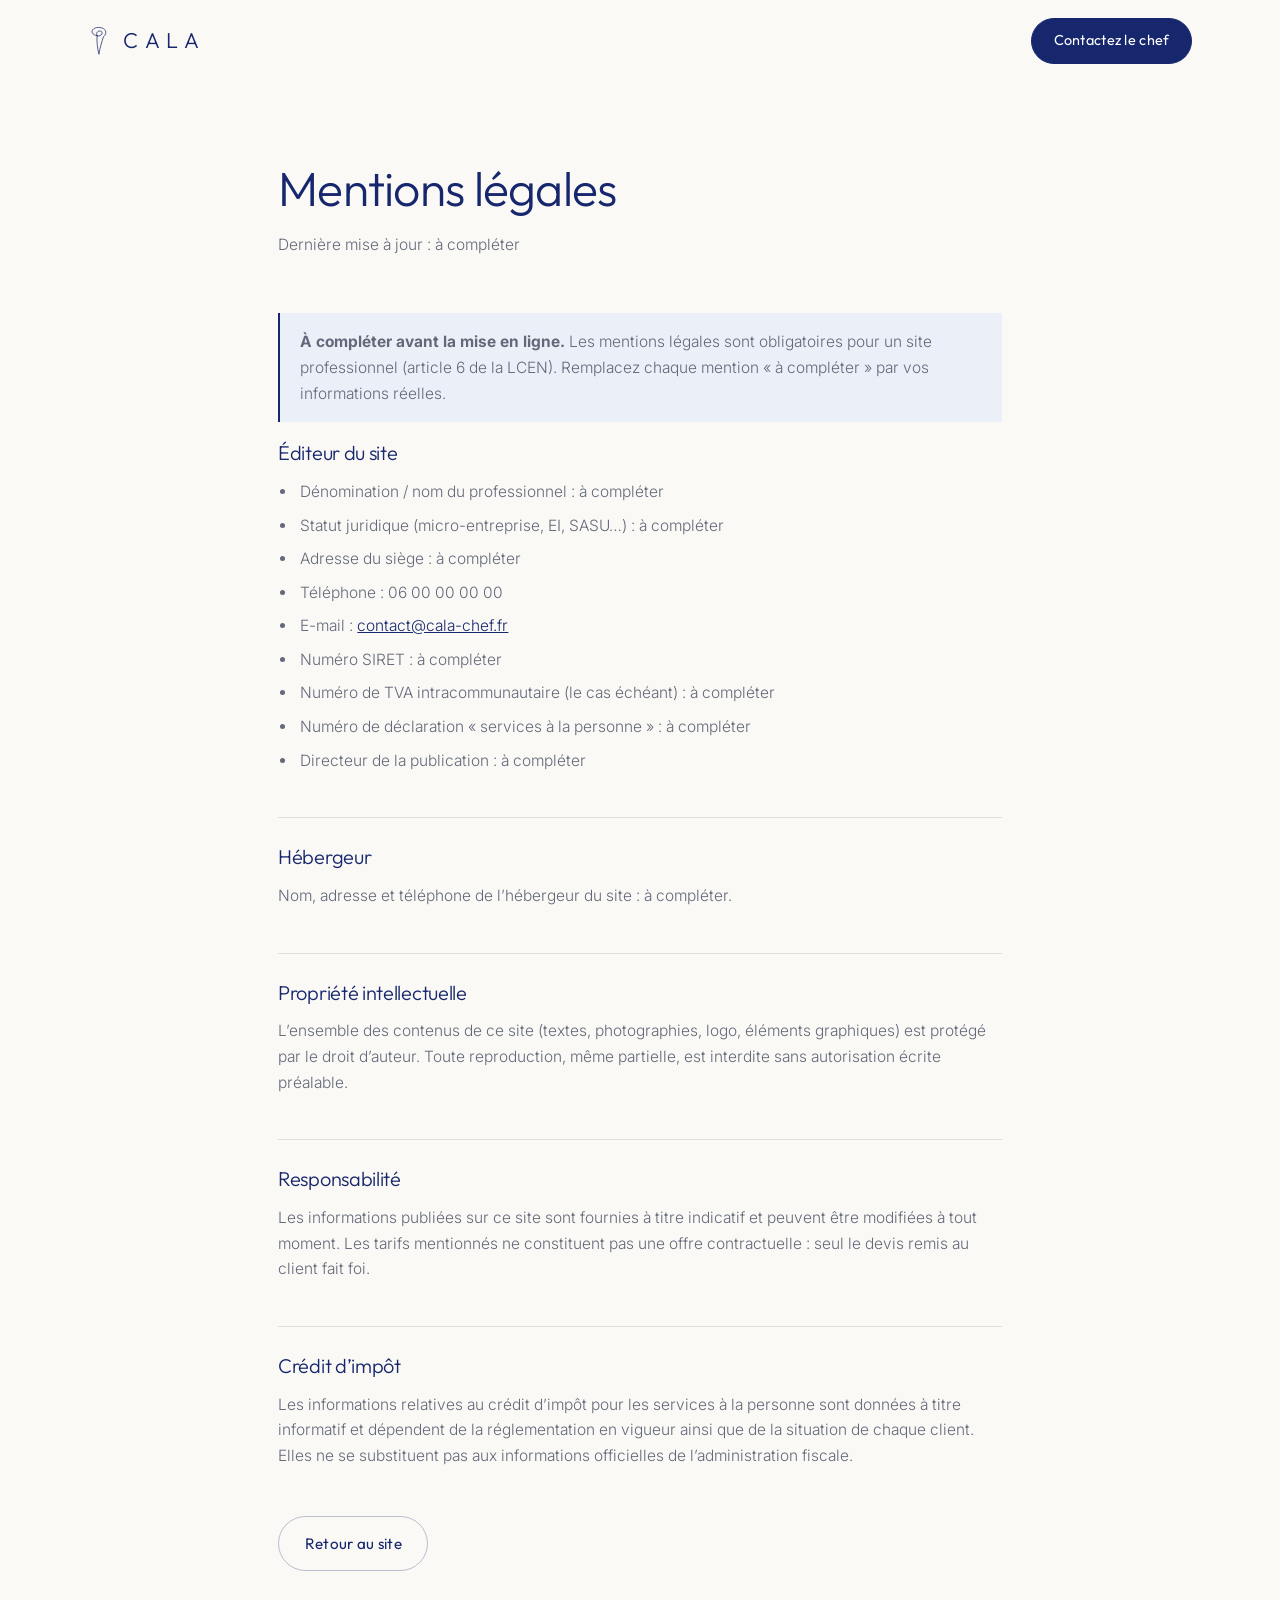
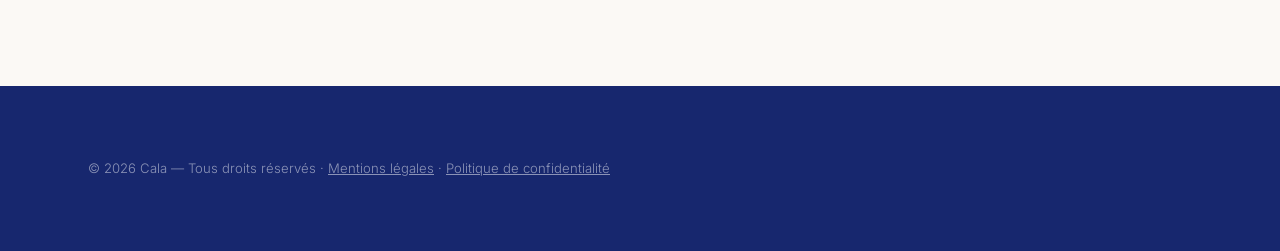
==== mentions-legales.html @ 9d444cc6 "Nouvelles sections de contenu : à propos, zone d'intervention, WhatsApp, pages légales Reprise du co" ====
<!DOCTYPE html>
<html lang="fr">
<head>
<meta charset="utf-8">
<meta name="viewport" content="width=device-width, initial-scale=1">
<title>Mentions légales — Cala</title>
<meta name="description" content="Mentions légales du site Cala, chef à domicile et batch cooking à Paris et en banlieue sud.">
<meta name="robots" content="noindex, follow">
<meta name="theme-color" content="#17276E">
<link rel="icon" href="assets/img/favicon.svg" type="image/svg+xml">
<link rel="preconnect" href="https://fonts.googleapis.com">
<link rel="preconnect" href="https://fonts.gstatic.com" crossorigin>
<link href="https://fonts.googleapis.com/css2?family=Outfit:wght@200;300;400;500;600&family=Inter:wght@300;400;500;600&display=swap" rel="stylesheet">
<link rel="stylesheet" href="assets/css/styles.css">
<link rel="stylesheet" href="assets/css/legal.css">
</head>
<body>

<a class="skip-link" href="#main">Aller au contenu principal</a>

<svg class="sprite" aria-hidden="true" focusable="false" width="0" height="0">
  <symbol id="cala-mark" viewBox="0 0 240 320">
    <g fill="none" stroke="currentColor" stroke-width="8" stroke-linecap="round" stroke-linejoin="round">
      <path d="M100 106 C 46 98, 26 58, 60 32 C 96 5, 170 12, 189 48 C 202 73, 191 99, 169 117 C 152 168, 130 240, 119 304"/>
      <path d="M99 110 C 94 165, 102 245, 119 304"/>
      <path d="M100 106 C 86 86, 96 60, 120 55 C 145 50, 162 68, 152 88 C 143 105, 114 116, 100 106 Z"/>
    </g>
  </symbol>
</svg>

<header class="site-header is-stuck" id="header">
  <div class="container site-header__inner">
    <a class="brand" href="index.html" aria-label="Cala, accueil">
      <span class="brand__mark" aria-hidden="true">
        <svg viewBox="0 0 240 320" focusable="false"><use href="#cala-mark"/></svg>
      </span>
      <span class="brand__word">Cala</span>
    </a>
    <a class="btn btn--primary nav__cta" href="index.html#contact">Contactez le chef</a>
  </div>
</header>

<main id="main">
  <article class="legal container container--narrow">
    <h1 class="legal__title">Mentions légales</h1>
    <p class="legal__updated">Dernière mise à jour : à compléter</p>
    <p class="todo"><strong>À compléter avant la mise en ligne.</strong> Les mentions légales sont
      obligatoires pour un site professionnel (article 6 de la LCEN). Remplacez chaque mention
      « à compléter » par vos informations réelles.</p>

    <h2>Éditeur du site</h2>
    <ul>
      <li>Dénomination / nom du professionnel : à compléter</li>
      <li>Statut juridique (micro-entreprise, EI, SASU…) : à compléter</li>
      <li>Adresse du siège : à compléter</li>
      <li>Téléphone : 06 00 00 00 00</li>
      <li>E-mail : <a href="mailto:contact@cala-chef.fr">contact@cala-chef.fr</a></li>
      <li>Numéro SIRET : à compléter</li>
      <li>Numéro de TVA intracommunautaire (le cas échéant) : à compléter</li>
      <li>Numéro de déclaration « services à la personne » : à compléter</li>
      <li>Directeur de la publication : à compléter</li>
    </ul>

    <h2>Hébergeur</h2>
    <p>Nom, adresse et téléphone de l’hébergeur du site : à compléter.</p>

    <h2>Propriété intellectuelle</h2>
    <p>L’ensemble des contenus de ce site (textes, photographies, logo, éléments graphiques)
      est protégé par le droit d’auteur. Toute reproduction, même partielle, est interdite
      sans autorisation écrite préalable.</p>

    <h2>Responsabilité</h2>
    <p>Les informations publiées sur ce site sont fournies à titre indicatif et peuvent être
      modifiées à tout moment. Les tarifs mentionnés ne constituent pas une offre contractuelle :
      seul le devis remis au client fait foi.</p>

    <h2>Crédit d’impôt</h2>
    <p>Les informations relatives au crédit d’impôt pour les services à la personne sont données
      à titre informatif et dépendent de la réglementation en vigueur ainsi que de la situation
      de chaque client. Elles ne se substituent pas aux informations officielles de
      l’administration fiscale.</p>
    <a class="btn btn--ghost legal__back" href="index.html">Retour au site</a>
  </article>
</main>

<footer class="site-footer">
  <div class="container site-footer__inner">
    <p class="site-footer__legal">© <span id="year">2026</span> Cala — Tous droits réservés ·
      <a href="mentions-legales.html">Mentions légales</a> ·
      <a href="politique-de-confidentialite.html">Politique de confidentialité</a>
    </p>
  </div>
</footer>

<script src="assets/js/main.js" defer></script>
</body>
</html>
---- assets/css/styles.css ----
/* =========================================================
   Cala — chef à domicile / batch cooking
   Palette et tracés inspirés du logo : bleu encre, trait fin,
   beaucoup de blanc, aucune fioriture.
   ========================================================= */

:root {
  --navy:        #17276E;
  --navy-deep:   #0E1A4A;
  --navy-soft:   #45579F;
  --ink:         #1B1F2A;
  --muted:       #63697A;
  --cream:       #FBF9F5;
  --sand:        #F2EEE7;
  --mist:        #EBEFF8;
  --line:        #E2DED6;
  --white:       #FFFFFF;

  --radius:      2px;
  --radius-lg:   4px;
  --shadow:      0 18px 50px -28px rgba(23, 39, 110, .35);
  --shadow-lg:   0 30px 80px -40px rgba(23, 39, 110, .45);

  --font-display: "Outfit", "Futura", "Century Gothic", system-ui, sans-serif;
  --font-body:    "Inter", system-ui, -apple-system, "Segoe UI", sans-serif;

  --gutter: clamp(1.25rem, 4vw, 3rem);
  --section-y: clamp(4.5rem, 9vw, 8.5rem);
  --header-h: 82px;
}

*, *::before, *::after { box-sizing: border-box; }

html { scroll-behavior: smooth; scroll-padding-top: var(--header-h); }
@media (prefers-reduced-motion: reduce) { html { scroll-behavior: auto; } }

body {
  margin: 0;
  background: var(--cream);
  color: var(--ink);
  font-family: var(--font-body);
  font-size: 1rem;
  line-height: 1.65;
  font-weight: 300;
  -webkit-font-smoothing: antialiased;
}

img { max-width: 100%; display: block; height: auto; }
a { color: inherit; }
button { font: inherit; }

h1, h2, h3 {
  font-family: var(--font-display);
  font-weight: 300;
  letter-spacing: -.015em;
  color: var(--navy);
  line-height: 1.12;
  margin: 0;
}

p { margin: 0; }
ul, ol { margin: 0; padding: 0; list-style: none; }

.container {
  width: min(1200px, 100%);
  margin-inline: auto;
  padding-inline: var(--gutter);
}
.container--narrow { width: min(820px, 100%); }

.skip-link {
  position: absolute; left: -9999px; top: 0; z-index: 999;
  background: var(--navy); color: #fff; padding: .75rem 1.25rem;
}
.skip-link:focus { left: 1rem; top: 1rem; }

:focus-visible { outline: 2px solid var(--navy); outline-offset: 3px; }

/* ---------- Typographie utilitaire ---------- */
.eyebrow {
  font-family: var(--font-display);
  font-size: .75rem;
  letter-spacing: .22em;
  text-transform: uppercase;
  color: var(--navy-soft);
  font-weight: 400;
  margin-bottom: 1.25rem;
}
.eyebrow--light { color: rgba(255,255,255,.62); }

.u-accent { position: relative; white-space: nowrap; }
.u-accent::after {
  content: ""; position: absolute; left: 0; right: 0; bottom: .06em;
  height: 1px; background: var(--navy); opacity: .35;
}

/* ---------- Boutons ---------- */
.btn {
  --btn-bg: transparent;
  display: inline-flex; align-items: center; justify-content: center; gap: .6rem;
  font-family: var(--font-display);
  font-size: .95rem; font-weight: 400; letter-spacing: .02em;
  padding: .85rem 1.6rem;
  border: 1px solid var(--navy);
  border-radius: 999px;
  text-decoration: none;
  cursor: pointer;
  transition: background .35s ease, color .35s ease, transform .35s ease, border-color .35s ease;
}
.btn--primary { background: var(--navy); color: #fff; }
.btn--primary:hover { background: var(--navy-deep); border-color: var(--navy-deep); transform: translateY(-2px); }
.btn--ghost { background: transparent; color: var(--navy); border-color: rgba(23,39,110,.28); }
.btn--ghost:hover { border-color: var(--navy); transform: translateY(-2px); }
.btn--light { background: #fff; color: var(--navy); border-color: #fff; }
.btn--light:hover { background: transparent; color: #fff; }
.btn--lg { padding: 1.05rem 2rem; font-size: 1rem; }
.btn--block { width: 100%; }

/* ---------- Header ---------- */
.site-header {
  position: fixed; inset: 0 0 auto 0; z-index: 100;
  background: rgba(251, 249, 245, 0);
  transition: background .4s ease, box-shadow .4s ease, border-color .4s ease;
  border-bottom: 1px solid transparent;
}
.site-header.is-stuck {
  background: rgba(251, 249, 245, .92);
  backdrop-filter: blur(12px);
  border-bottom-color: var(--line);
}
.site-header__inner {
  display: flex; align-items: center; justify-content: space-between;
  gap: 1.5rem; height: var(--header-h);
}

.brand { display: inline-flex; align-items: center; gap: .7rem; text-decoration: none; color: var(--navy); }
.brand__mark { display: block; width: 22px; color: var(--navy); }
.brand__mark svg { width: 100%; height: auto; display: block; }
.brand__mark--light { color: #fff; width: 30px; }
.brand__word {
  font-family: var(--font-display);
  font-size: 1.35rem; font-weight: 300;
  letter-spacing: .3em; text-transform: uppercase;
  padding-left: .1em;
}

.nav { display: flex; align-items: center; gap: 2.5rem; }
.nav__list { display: flex; align-items: center; gap: 2rem; }
.nav__list a {
  font-size: .92rem; text-decoration: none; color: var(--ink);
  position: relative; padding-block: .25rem; opacity: .82;
  transition: opacity .3s ease;
}
.nav__list a::after {
  content: ""; position: absolute; left: 0; bottom: 0; height: 1px; width: 0;
  background: var(--navy); transition: width .35s ease;
}
.nav__list a:hover { opacity: 1; }
.nav__list a:hover::after { width: 100%; }
.nav__cta { padding: .65rem 1.35rem; font-size: .9rem; }

.burger {
  display: none; width: 44px; height: 44px; border: 0; background: none;
  padding: 10px; cursor: pointer;
}
.burger span {
  display: block; height: 1px; background: var(--navy); margin: 6px 0;
  transition: transform .35s ease, opacity .3s ease;
}
.burger[aria-expanded="true"] span:nth-child(1) { transform: translateY(7px) rotate(45deg); }
.burger[aria-expanded="true"] span:nth-child(2) { opacity: 0; }
.burger[aria-expanded="true"] span:nth-child(3) { transform: translateY(-7px) rotate(-45deg); }

/* ---------- Hero ---------- */
.hero {
  position: relative;
  padding-top: calc(var(--header-h) + clamp(2.5rem, 7vw, 6rem));
  padding-bottom: clamp(3.5rem, 8vw, 7rem);
  overflow: hidden;
}
.hero::before {
  content: ""; position: absolute; z-index: 0;
  top: -22vw; right: -14vw; width: 58vw; height: 58vw;
  background: radial-gradient(circle at 50% 50%, var(--mist), transparent 68%);
  pointer-events: none;
}
.hero__inner {
  position: relative; z-index: 1;
  display: grid; grid-template-columns: 1.05fr .95fr;
  gap: clamp(2.5rem, 6vw, 5rem); align-items: center;
}
.hero__title {
  font-size: clamp(2.4rem, 5.4vw, 4.35rem);
  max-width: 15ch;
  margin-bottom: 1.6rem;
}
.hero__slogan {
  font-size: clamp(1.05rem, 1.6vw, 1.2rem);
  color: var(--muted); max-width: 46ch; margin-bottom: 2.4rem;
}
.hero__actions { display: flex; flex-wrap: wrap; gap: .9rem; margin-bottom: 3.25rem; }

.hero__proof {
  display: flex; flex-wrap: wrap; gap: clamp(1.5rem, 4vw, 3rem);
  padding-top: 2rem; border-top: 1px solid var(--line);
}
.hero__proof li { display: flex; flex-direction: column; }
.hero__proof strong {
  font-family: var(--font-display); font-size: 1.5rem; font-weight: 400;
  color: var(--navy); letter-spacing: -.01em;
}
.hero__proof span { font-size: .85rem; color: var(--muted); }

.hero__visual { position: relative; }
.hero__photo { margin: 0; border-radius: 200px 200px var(--radius-lg) var(--radius-lg); overflow: hidden; box-shadow: var(--shadow-lg); }
.hero__photo img { width: 100%; height: clamp(380px, 52vw, 620px); object-fit: cover; }
.hero__card {
  position: absolute; left: clamp(-1rem, -2vw, -2.5rem); bottom: clamp(1.5rem, 4vw, 2.5rem);
  width: min(280px, 76%);
  background: #fff; border: 1px solid var(--line);
  padding: 1.4rem 1.5rem; border-radius: var(--radius-lg);
  box-shadow: var(--shadow); font-size: .92rem; color: var(--muted);
}
.hero__card strong { color: var(--navy); font-weight: 500; display: block; }
.hero__card-mark { display: block; width: 17px; color: var(--navy); margin-bottom: .9rem; }
.hero__card-mark svg { width: 100%; height: auto; }

/* ---------- Sections ---------- */
.section { padding-block: var(--section-y); }
.section--alt { background: var(--sand); }
.section--navy { background: var(--navy); color: rgba(255,255,255,.86); }
.section--navy h2, .section--navy h3 { color: #fff; }
.section--navy .section__lead { color: rgba(255,255,255,.75); }

.section__head { max-width: 62ch; margin-bottom: clamp(2.5rem, 5vw, 4rem); }
.section__title { font-size: clamp(1.9rem, 3.5vw, 3rem); margin-bottom: 1.25rem; }
.section__lead { color: var(--muted); font-size: 1.05rem; }

/* ---------- Cartes avantages ---------- */
.cards { display: grid; gap: clamp(1rem, 2.2vw, 1.75rem); }
.cards--3 { grid-template-columns: repeat(3, 1fr); }
.card {
  background: var(--white); border: 1px solid var(--line);
  padding: 2rem 1.75rem; border-radius: var(--radius-lg);
  transition: transform .45s ease, box-shadow .45s ease, border-color .45s ease;
}
.card:hover { transform: translateY(-6px); box-shadow: var(--shadow); border-color: rgba(23,39,110,.2); }
.card__icon { display: block; width: 30px; height: 30px; color: var(--navy); margin-bottom: 1.4rem; }
.card__icon svg { width: 100%; height: 100%; }
.card h3 { font-size: 1.18rem; margin-bottom: .7rem; }
.card p { color: var(--muted); font-size: .95rem; }

/* ---------- Étapes ---------- */
.steps { display: grid; grid-template-columns: repeat(4, 1fr); gap: clamp(1.5rem, 3vw, 2.5rem); counter-reset: step; }
.step { position: relative; padding-top: 2rem; border-top: 1px solid rgba(23,39,110,.18); }
.step__num {
  font-family: var(--font-display); font-size: .8rem; letter-spacing: .2em;
  color: var(--navy-soft); display: block; margin-bottom: 1rem;
}
.step h3 { font-size: 1.15rem; margin-bottom: .6rem; }
.step p { color: var(--muted); font-size: .95rem; }

/* ---------- Services ---------- */
.services { display: grid; gap: clamp(1.25rem, 2.5vw, 2rem); }
.service {
  background: #fff; border: 1px solid var(--line); border-radius: var(--radius-lg);
  overflow: hidden; display: flex;
  transition: transform .45s ease, box-shadow .45s ease;
}
.service:hover { transform: translateY(-4px); box-shadow: var(--shadow); }
.service__media { flex: 0 0 34%; overflow: hidden; background: var(--mist); }
.service__media img { width: 100%; height: 100%; object-fit: cover; transition: transform .8s cubic-bezier(.2,.7,.3,1); }
.service:hover .service__media img { transform: scale(1.05); }
.service__body { padding: clamp(1.75rem, 3vw, 2.5rem); flex: 1; }
.service__body h3 { font-size: 1.4rem; margin-bottom: .8rem; }
.service__option {
  font-family: var(--font-body); font-size: .72rem; letter-spacing: .12em;
  text-transform: uppercase; color: var(--navy-soft);
  border: 1px solid rgba(23,39,110,.25); border-radius: 999px;
  padding: .25em .8em; vertical-align: middle; margin-left: .5rem; font-weight: 400;
}
.service__badge {
  display: inline-block; font-family: var(--font-display); font-size: .78rem;
  letter-spacing: .14em; text-transform: uppercase; color: var(--navy);
  background: var(--mist); border-radius: 999px; padding: .4em 1em; margin-bottom: 1rem;
}
.service__intro { color: var(--muted); font-size: 1rem; margin-bottom: 1.75rem; }
.service__intro strong { color: var(--navy); font-weight: 500; }
.service__group { padding-top: 1.4rem; margin-top: 1.4rem; border-top: 1px solid var(--line); }
.service__group:first-of-type { border-top: 0; padding-top: 0; margin-top: 0; }
.service__group h4 {
  font-family: var(--font-display); font-size: .78rem; font-weight: 400;
  letter-spacing: .18em; text-transform: uppercase; color: var(--navy-soft);
  margin: 0 0 .85rem;
}
.service__group p { color: var(--muted); font-size: .95rem; }
.service__body .btn { margin-top: 1.9rem; }

.ticks { display: grid; gap: .6rem; }
.ticks li { position: relative; padding-left: 1.6rem; font-size: .92rem; color: var(--muted); }
.ticks li::before {
  content: ""; position: absolute; left: 0; top: .52em;
  width: 9px; height: 5px; border-left: 1px solid var(--navy); border-bottom: 1px solid var(--navy);
  transform: rotate(-45deg);
}
.ticks--light li { color: rgba(255,255,255,.8); font-size: .98rem; }
.ticks--light li::before { border-color: rgba(255,255,255,.9); }

/* ---------- Crédit d'impôt ---------- */
.credit { display: grid; grid-template-columns: 1.15fr .85fr; gap: clamp(2.5rem, 5vw, 4.5rem); align-items: center; }
.credit__content .ticks { margin-top: 2rem; }
.credit__content strong { color: #fff; font-weight: 500; }
.credit__calc {
  background: rgba(255,255,255,.06);
  border: 1px solid rgba(255,255,255,.18);
  border-radius: var(--radius-lg);
  padding: clamp(1.75rem, 3vw, 2.5rem);
}
.credit__calc h3 { font-size: 1.2rem; margin-bottom: 1.5rem; }
.calc { margin: 0 0 1.25rem; }
.calc > div {
  display: flex; justify-content: space-between; align-items: baseline; gap: 1rem;
  padding: .85rem 0; border-bottom: 1px solid rgba(255,255,255,.14);
}
.calc dt { color: rgba(255,255,255,.75); font-size: .95rem; }
.calc dd { margin: 0; font-family: var(--font-display); font-size: 1.05rem; color: #fff; }
.calc__minus dd, .calc dd.calc__minus { color: #fff; }
.calc__total { border-bottom: 0; padding-top: 1.1rem; }
.calc__total dt { color: #fff; font-size: 1rem; }
.calc__total dd { font-size: 1.9rem; font-weight: 400; }
.calc__note { font-size: .8rem; color: rgba(255,255,255,.55); margin-bottom: 1.75rem; line-height: 1.5; }

/* ---------- Galerie ---------- */
.gallery {
  display: grid; grid-template-columns: repeat(4, 1fr);
  grid-auto-rows: 200px; gap: clamp(.75rem, 1.5vw, 1.25rem);
}
.gallery__item { margin: 0; overflow: hidden; border-radius: var(--radius-lg); background: var(--mist); cursor: zoom-in; }
.gallery__item img { width: 100%; height: 100%; object-fit: cover; transition: transform .9s cubic-bezier(.2,.7,.3,1); }
.gallery__item:hover img { transform: scale(1.06); }
.gallery__item--tall { grid-row: span 2; }
.gallery__item--wide { grid-column: span 2; }

/* ---------- FAQ ---------- */
.faq { border-top: 1px solid var(--line); }
.faq__item { border-bottom: 1px solid var(--line); }
.faq__item summary {
  list-style: none; cursor: pointer; padding: 1.4rem 3rem 1.4rem 0;
  font-family: var(--font-display); font-size: 1.08rem; font-weight: 400;
  color: var(--navy); position: relative;
}
.faq__item summary::-webkit-details-marker { display: none; }
.faq__item summary::after,
.faq__item summary::before {
  content: ""; position: absolute; right: .4rem; top: 50%;
  background: var(--navy); transition: transform .35s ease, opacity .35s ease;
}
.faq__item summary::before { width: 14px; height: 1px; transform: translateY(-50%); }
.faq__item summary::after { width: 1px; height: 14px; right: calc(.4rem + 6.5px); transform: translateY(-50%); }
.faq__item[open] summary::after { transform: translateY(-50%) rotate(90deg); opacity: 0; }
.faq__body { padding: 0 3rem 1.6rem 0; }
.faq__body p { color: var(--muted); font-size: .97rem; }

/* ---------- Contact ---------- */
.contact { display: grid; grid-template-columns: .9fr 1.1fr; gap: clamp(2.5rem, 5vw, 4.5rem); align-items: start; }
.contact__info { margin-top: 2.5rem; display: grid; gap: 1.35rem; }
.contact__info li { display: grid; gap: .2rem; padding-bottom: 1.35rem; border-bottom: 1px solid var(--line); }
.contact__info li:last-child { border-bottom: 0; }
.contact__label { font-size: .74rem; letter-spacing: .18em; text-transform: uppercase; color: var(--navy-soft); font-family: var(--font-display); }
.contact__info a { text-decoration: none; color: var(--ink); transition: color .3s ease; }
.contact__info a:hover { color: var(--navy); }

.form {
  background: #fff; border: 1px solid var(--line); border-radius: var(--radius-lg);
  padding: clamp(1.75rem, 3.5vw, 2.75rem); display: grid; gap: 1.25rem;
  box-shadow: var(--shadow);
}
.form__row { display: grid; grid-template-columns: 1fr 1fr; gap: 1.25rem; }
.field { display: grid; gap: .45rem; }
.field label { font-size: .85rem; color: var(--ink); font-weight: 400; }
.field label span { color: var(--navy-soft); }
.field input, .field select, .field textarea {
  font: inherit; font-size: .95rem; color: var(--ink);
  padding: .8rem .95rem; background: var(--cream);
  border: 1px solid var(--line); border-radius: var(--radius);
  transition: border-color .3s ease, background .3s ease;
  width: 100%;
}
.field textarea { resize: vertical; min-height: 120px; }
.field input:focus, .field select:focus, .field textarea:focus {
  outline: none; border-color: var(--navy); background: #fff;
}
.field input::placeholder, .field textarea::placeholder { color: #A3A7B3; }
.field--check { grid-template-columns: auto 1fr; align-items: start; gap: .7rem; }
.field--check input { width: 18px; height: 18px; margin-top: .15rem; accent-color: var(--navy); }
.field--check label { font-size: .85rem; color: var(--muted); line-height: 1.5; }
.field--check .field__error { grid-column: 1 / -1; }
.field__error { font-size: .78rem; color: #B3261E; min-height: 0; }
.field.is-invalid input, .field.is-invalid select, .field.is-invalid textarea { border-color: #B3261E; }

.form__status { font-size: .9rem; text-align: center; color: var(--muted); }
.form__status.is-success { color: var(--navy); font-weight: 500; }
.form__status.is-error { color: #B3261E; }

/* ---------- Footer ---------- */
.site-footer { background: var(--navy); color: rgba(255,255,255,.72); padding-block: clamp(3rem, 6vw, 4.5rem); }
.site-footer__inner { display: grid; gap: 2.5rem; }
.site-footer__brand { margin-bottom: 0; }
.site-footer__brand { display: flex; align-items: flex-start; gap: 1rem; }
.site-footer__word {
  font-family: var(--font-display); color: #fff; font-size: 1.3rem;
  letter-spacing: .3em; text-transform: uppercase; margin-bottom: .5rem;
}
.site-footer__tag { font-size: .88rem; line-height: 1.6; }
.site-footer__nav { display: grid; gap: .7rem; }
.site-footer__nav a { text-decoration: none; font-size: .9rem; opacity: .8; transition: opacity .3s ease; }
.site-footer__nav a:hover { opacity: 1; }
.site-footer__legal { font-size: .82rem; color: rgba(255,255,255,.5); }
.site-footer__legal a { color: inherit; }

/* ---------- Lightbox ---------- */
.lightbox {
  position: fixed; inset: 0; z-index: 200;
  background: rgba(14, 26, 74, .93);
  display: grid; place-items: center; padding: clamp(1rem, 5vw, 4rem);
}
.lightbox[hidden] { display: none; }
.lightbox img { max-width: 100%; max-height: 88vh; object-fit: contain; border-radius: var(--radius-lg); }
.lightbox__close {
  position: absolute; top: 1.25rem; right: 1.5rem;
  width: 46px; height: 46px; border: 1px solid rgba(255,255,255,.35);
  border-radius: 50%; background: none; color: #fff; font-size: 1.6rem; line-height: 1;
  cursor: pointer; transition: background .3s ease;
}
.lightbox__close:hover { background: rgba(255,255,255,.12); }

/* ---------- CTA flottant (mobile) ---------- */
.cta-float {
  display: none;
  position: fixed; left: 1rem; right: 1rem; bottom: 1rem; z-index: 90;
  background: var(--navy); color: #fff; text-align: center; text-decoration: none;
  font-family: var(--font-display); padding: .95rem 1rem; border-radius: 999px;
  box-shadow: 0 12px 30px -12px rgba(14,26,74,.6);
  transform: translateY(150%); transition: transform .4s ease;
}
.cta-float.is-visible { transform: translateY(0); }

/* ---------- Reveal ---------- */
.reveal { opacity: 0; transform: translateY(22px); transition: opacity .7s ease, transform .7s cubic-bezier(.2,.7,.3,1); }
.reveal.is-visible { opacity: 1; transform: none; }
@media (prefers-reduced-motion: reduce) {
  .reveal { opacity: 1; transform: none; transition: none; }
  * { animation-duration: .001s !important; transition-duration: .001s !important; }
}

/* ---------- Carte « discrète » de fin de grille ---------- */
.card--quiet { background: var(--mist); border-color: transparent; display: flex; flex-direction: column; }
.card__link {
  margin-top: auto; padding-top: 1.2rem; font-family: var(--font-display);
  font-size: .92rem; color: var(--navy); text-decoration: none;
  border-bottom: 1px solid transparent; align-self: flex-start;
  transition: border-color .3s ease;
}
.card__link::after { content: " →"; }
.card__link:hover { border-bottom-color: var(--navy); }

/* ---------- À propos ---------- */
.about { display: grid; grid-template-columns: .85fr 1.15fr; gap: clamp(2.5rem, 5vw, 4.5rem); align-items: center; }
.about__photo { margin: 0; border-radius: 200px 200px var(--radius-lg) var(--radius-lg); overflow: hidden; box-shadow: var(--shadow); }
.about__photo img { width: 100%; height: clamp(340px, 40vw, 520px); object-fit: cover; }
.about__list { margin: 0 0 2.25rem; display: grid; gap: 1.6rem; }
.about__list dt {
  font-family: var(--font-display); font-size: .8rem; letter-spacing: .18em;
  text-transform: uppercase; color: var(--navy-soft); margin-bottom: .5rem;
}
.about__list dd { margin: 0; color: var(--muted); font-size: 1rem; }

/* ---------- Badge 50 % ---------- */
.badge-50 {
  display: grid; place-content: center; text-align: center;
  width: 116px; height: 116px; border-radius: 50%;
  border: 1px solid rgba(255,255,255,.35); margin-bottom: 1.75rem;
}
.badge-50 strong { display: block; font-family: var(--font-display); font-size: 1.9rem; font-weight: 300; color: #fff; line-height: 1; }
.badge-50 span { font-size: .68rem; letter-spacing: .14em; text-transform: uppercase; color: rgba(255,255,255,.65); }

/* ---------- Zone d'intervention ---------- */
.zone { display: grid; grid-template-columns: 1fr 1fr; gap: clamp(2.5rem, 5vw, 4.5rem); align-items: center; }
.zone__points { display: grid; gap: 1.25rem; margin-bottom: 2rem; }
.zone__points li { display: grid; grid-template-columns: auto 1fr; gap: .9rem; align-items: start; }
.zone__points p { color: var(--muted); font-size: 1rem; }
.zone__icon { width: 22px; height: 22px; color: var(--navy); margin-top: .15rem; }
.zone__icon svg { width: 100%; height: 100%; }
.zone__cities { display: flex; flex-wrap: wrap; gap: .5rem; margin-bottom: 2.25rem; }
.zone__cities li {
  font-size: .82rem; color: var(--navy); background: var(--white);
  border: 1px solid var(--line); border-radius: 999px; padding: .35em .9em;
}
.zone__map {
  position: relative; border-radius: var(--radius-lg); overflow: hidden;
  border: 1px solid var(--line); background: var(--mist); box-shadow: var(--shadow);
}
/* visible seulement si la carte ne se charge pas (Google bloqué, hors ligne…) */
.zone__map-fallback {
  position: absolute; inset: 0; display: grid; place-items: center;
  padding: 2rem; text-align: center; color: var(--navy-soft); font-size: .92rem;
}
.zone__map iframe { position: relative; display: block; width: 100%; height: clamp(320px, 38vw, 430px); border: 0; }

/* ---------- Bloc WhatsApp ---------- */
.whatsapp {
  margin-top: clamp(2.5rem, 5vw, 3.5rem);
  display: flex; flex-wrap: wrap; align-items: center; justify-content: space-between;
  gap: 1.5rem; padding: clamp(1.5rem, 3vw, 2rem) clamp(1.5rem, 3vw, 2.25rem);
  background: var(--mist); border-radius: var(--radius-lg);
}
.whatsapp__text { font-family: var(--font-display); font-size: 1.05rem; color: var(--navy); max-width: 34ch; }
.btn__icon { width: 18px; height: 18px; flex: none; }

/* ---------- Réseaux sociaux ---------- */
.socials { display: flex; gap: .75rem; margin-top: 2rem; }
.socials a {
  display: grid; place-items: center; width: 42px; height: 42px;
  border: 1px solid var(--line); border-radius: 50%; color: var(--navy);
  transition: background .3s ease, color .3s ease, border-color .3s ease;
}
.socials svg { width: 19px; height: 19px; }
.socials a:hover { background: var(--navy); color: #fff; border-color: var(--navy); }
.socials--light a { border-color: rgba(255,255,255,.28); color: #fff; }
.socials--light a:hover { background: #fff; color: var(--navy); border-color: #fff; }

/* ---------- Pied de page : colonnes ---------- */
.site-footer__cols {
  display: grid; grid-template-columns: 1.2fr .9fr .9fr;
  gap: clamp(2rem, 4vw, 3.5rem);
  padding-bottom: 2.5rem; border-bottom: 1px solid rgba(255,255,255,.16);
}
.site-footer__text { font-size: .9rem; margin-top: 1.25rem; max-width: 30ch; }
.site-footer__heading {
  font-family: var(--font-display); color: #fff; font-size: .78rem;
  letter-spacing: .18em; text-transform: uppercase; margin-bottom: 1.5rem;
}
.site-footer__contact { display: grid; gap: 1rem; }
.site-footer__contact li { display: grid; grid-template-columns: auto 1fr; gap: .7rem; align-items: center; font-size: .92rem; }
.site-footer__contact svg { width: 17px; height: 17px; opacity: .7; }
.site-footer__contact a { text-decoration: none; border-bottom: 1px solid rgba(255,255,255,.3); }
.site-footer__contact a:hover { border-bottom-color: #fff; color: #fff; }
.site-footer__legal-nav { display: grid; gap: .7rem; margin-top: 1.5rem; padding-top: 1.5rem; border-top: 1px solid rgba(255,255,255,.16); }
.site-footer__legal-nav a { font-size: .88rem; text-decoration: underline; text-underline-offset: 3px; opacity: .8; }
.site-footer__legal-nav a:hover { opacity: 1; }

/* =========================================================
   Responsive
   ========================================================= */
@media (max-width: 1080px) {
  .cards--3 { grid-template-columns: repeat(2, 1fr); }
  .steps { grid-template-columns: repeat(2, 1fr); }
  .service__media { flex: 0 0 38%; }
  .credit, .contact, .about, .zone { grid-template-columns: 1fr; }
  .about__photo { max-width: 460px; }
  .site-footer__cols { grid-template-columns: 1fr 1fr; }
}

@media (max-width: 900px) {
  .hero__inner { grid-template-columns: 1fr; }
  .hero__visual { max-width: 560px; margin-inline: auto; }
  .hero__photo img { height: clamp(320px, 60vw, 460px); }
  .gallery { grid-template-columns: repeat(2, 1fr); grid-auto-rows: 180px; }
  .gallery__item--wide { grid-column: span 2; }
  .gallery__item--tall { grid-row: span 2; }
}

@media (max-width: 760px) {
  .burger { display: block; }
  .nav {
    position: fixed; inset: var(--header-h) 0 auto 0;
    flex-direction: column; align-items: stretch; gap: 0;
    background: var(--cream); border-bottom: 1px solid var(--line);
    padding: 1rem var(--gutter) 2rem;
    transform: translateY(-120%); opacity: 0; pointer-events: none;
    transition: transform .4s cubic-bezier(.2,.7,.3,1), opacity .3s ease;
    max-height: calc(100dvh - var(--header-h)); overflow-y: auto;
  }
  .nav.is-open { transform: translateY(0); opacity: 1; pointer-events: auto; }
  .nav__list { flex-direction: column; align-items: stretch; gap: 0; }
  .nav__list a { display: block; padding: 1rem 0; border-bottom: 1px solid var(--line); font-size: 1.05rem; opacity: 1; }
  .nav__list a::after { display: none; }
  .nav__cta { margin-top: 1.5rem; }
  .site-header.is-open { background: var(--cream); }

  .cta-float { display: block; }
  .site-footer { padding-bottom: 5.5rem; }
}

@media (max-width: 760px) {
  .service { flex-direction: column; }
  .service__media { flex: none; aspect-ratio: 16 / 10; }
  .site-footer__cols { grid-template-columns: 1fr; }
  .whatsapp { flex-direction: column; align-items: flex-start; }
}

@media (max-width: 640px) {
  :root { --header-h: 72px; }
  .cards--3, .steps { grid-template-columns: 1fr; }
  .badge-50 { width: 96px; height: 96px; }
  .form__row { grid-template-columns: 1fr; }
  .hero__proof { gap: 1.5rem 2rem; }
  .hero__card { position: static; width: 100%; margin-top: 1rem; }
  .gallery { grid-auto-rows: 150px; }
  .faq__item summary { font-size: 1rem; padding-right: 2.5rem; }
}

/* ---------- Repli image (photo distante indisponible) ---------- */
img.is-fallback { object-fit: cover; background: var(--mist); }

.sprite { position: absolute; width: 0; height: 0; overflow: hidden; }
---- assets/css/legal.css ----
/* Pages légales — mise en page sobre, réutilise les variables de styles.css */
.legal { padding-top: calc(var(--header-h) + clamp(3rem, 7vw, 5rem)); padding-bottom: var(--section-y); }
.legal__title { font-size: clamp(2rem, 4vw, 3rem); margin-bottom: 1rem; }
.legal__updated { color: var(--muted); font-size: .88rem; margin-bottom: clamp(2.5rem, 5vw, 3.5rem); }
.legal h2 {
  font-size: 1.25rem; margin-top: 2.75rem; margin-bottom: .9rem;
  padding-top: 1.75rem; border-top: 1px solid var(--line);
}
.legal h2:first-of-type { border-top: 0; padding-top: 0; margin-top: 0; }
.legal p, .legal li { color: var(--muted); font-size: .97rem; }
.legal p + p { margin-top: .9rem; }
.legal ul { display: grid; gap: .5rem; margin-top: .9rem; padding-left: 1.2rem; list-style: disc; }
.legal ul li { padding-left: .2rem; }
.legal a { color: var(--navy); }
.todo {
  display: block; background: var(--mist); border-left: 2px solid var(--navy);
  padding: 1rem 1.25rem; margin: 1.25rem 0; font-size: .9rem; color: var(--navy);
}
.legal__back { display: inline-block; margin-top: 3rem; }
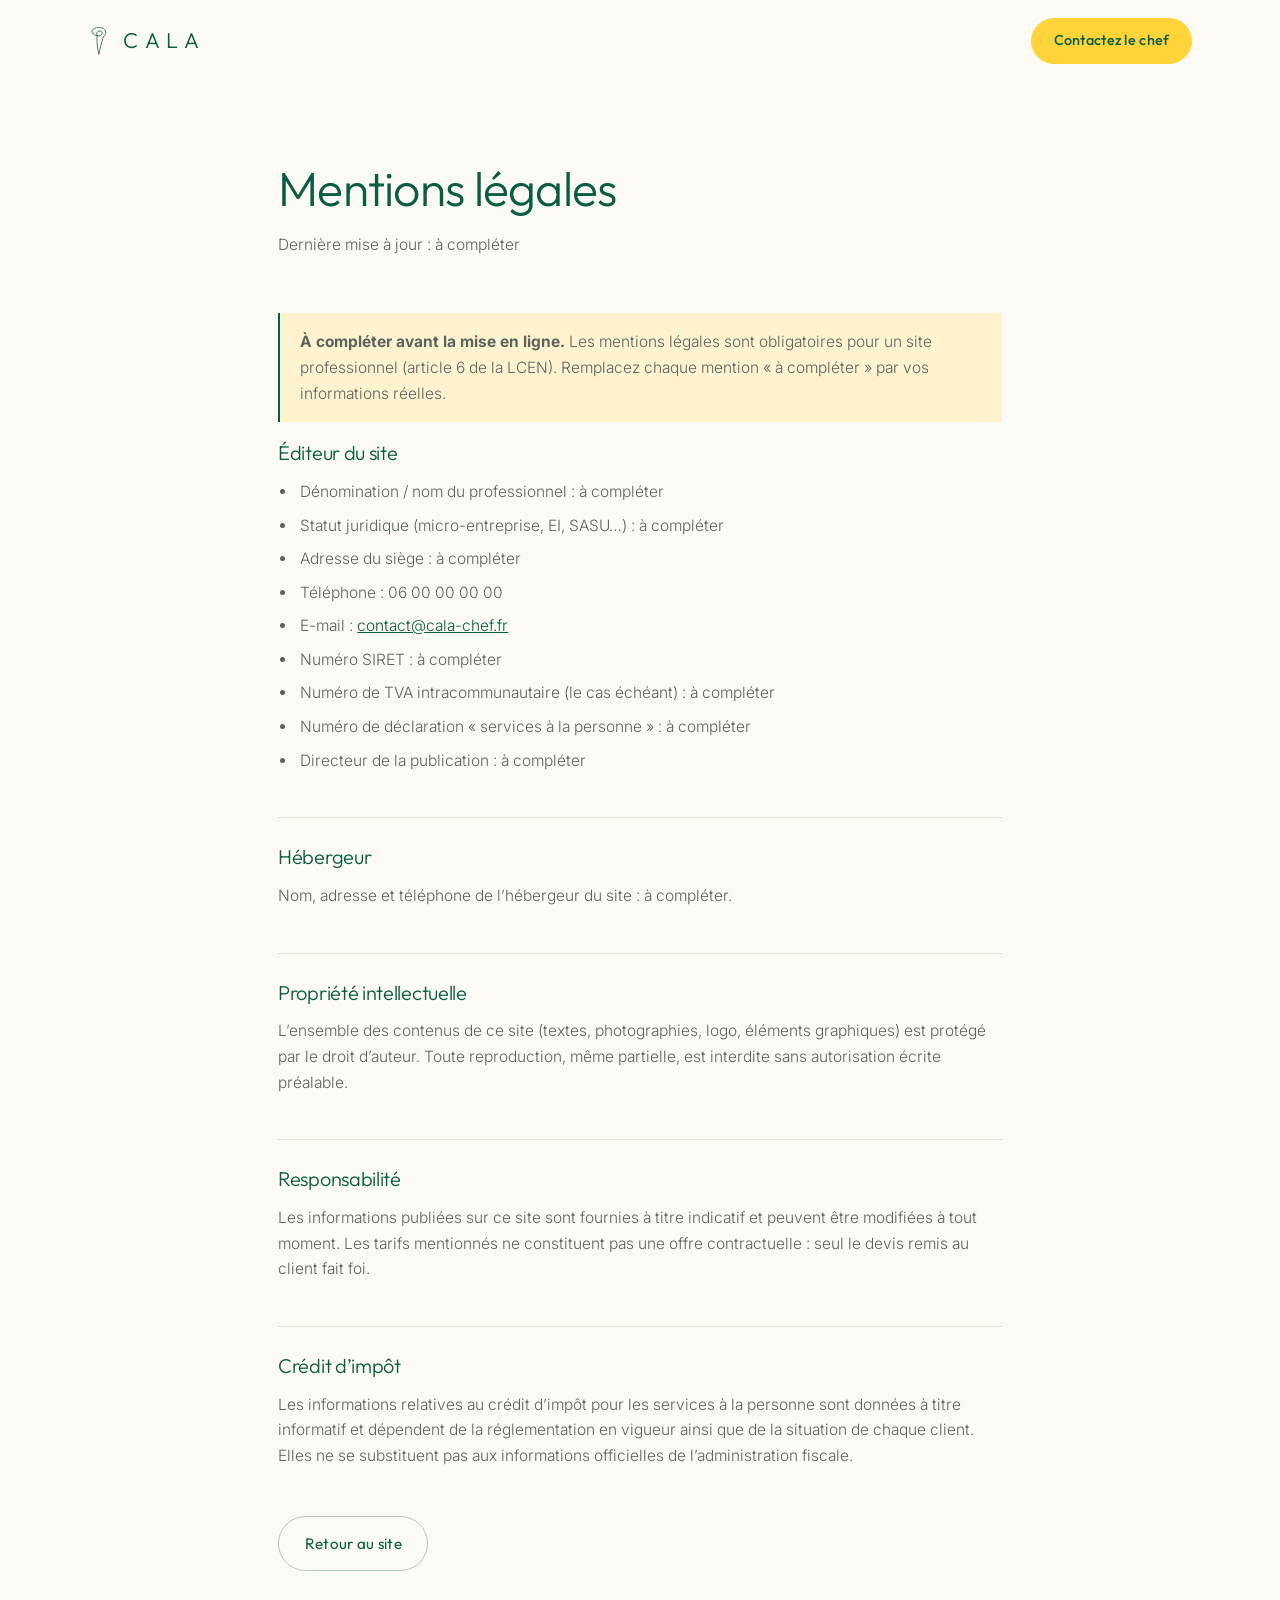
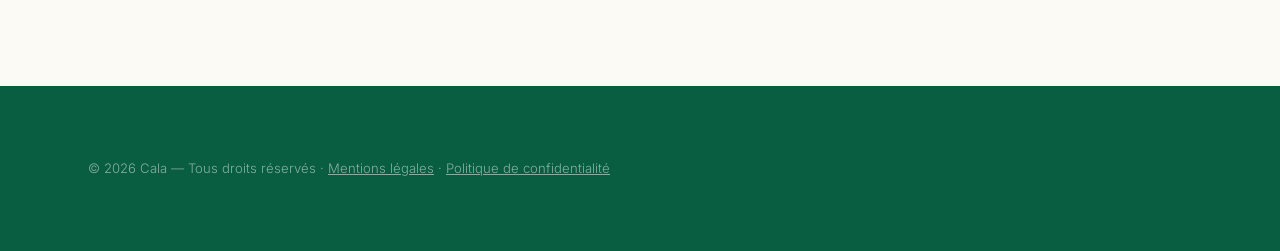
==== commit 32ec1bb9: "Palette de marque : vert profond et jaune Remplace le bleu encre par les deux couleurs de marque : #" ====
--- a/mentions-legales.html
+++ b/mentions-legales.html
@@ -6,7 +6,7 @@
 <title>Mentions légales — Cala</title>
 <meta name="description" content="Mentions légales du site Cala, chef à domicile et batch cooking à Paris et en banlieue sud.">
 <meta name="robots" content="noindex, follow">
-<meta name="theme-color" content="#17276E">
+<meta name="theme-color" content="#095D40">
 <link rel="icon" href="assets/img/favicon.svg" type="image/svg+xml">
 <link rel="preconnect" href="https://fonts.googleapis.com">
 <link rel="preconnect" href="https://fonts.gstatic.com" crossorigin>
--- a/assets/css/styles.css
+++ b/assets/css/styles.css
@@ -5,21 +5,26 @@
    ========================================================= */
 
 :root {
-  --navy:        #17276E;
-  --navy-deep:   #0E1A4A;
-  --navy-soft:   #45579F;
-  --ink:         #1B1F2A;
-  --muted:       #63697A;
-  --cream:       #FBF9F5;
-  --sand:        #F2EEE7;
-  --mist:        #EBEFF8;
-  --line:        #E2DED6;
+  /* couleurs de marque */
+  --green:       #095D40;   /* vert profond : structure, titres, fonds sombres */
+  --green-deep:  #06432E;   /* survol des éléments verts */
+  --green-soft:  #2F6B52;   /* libellés, surtitres */
+  --accent:      #FFD439;   /* jaune : boutons et accents */
+  --accent-deep: #F0C220;   /* survol du jaune */
+
+  --ink:         #16211C;
+  --muted:       #59645E;
+  --cream:       #FCFAF4;
+  --sand:        #F3EFE4;
+  --tint:        #E8F0EB;   /* vert très pâle */
+  --tint-warm:   #FFF3CF;   /* jaune très pâle */
+  --line:        #E5E0D3;
   --white:       #FFFFFF;
 
   --radius:      2px;
   --radius-lg:   4px;
-  --shadow:      0 18px 50px -28px rgba(23, 39, 110, .35);
-  --shadow-lg:   0 30px 80px -40px rgba(23, 39, 110, .45);
+  --shadow:      0 18px 50px -28px rgba(9, 93, 64, .35);
+  --shadow-lg:   0 30px 80px -40px rgba(9, 93, 64, .45);
 
   --font-display: "Outfit", "Futura", "Century Gothic", system-ui, sans-serif;
   --font-body:    "Inter", system-ui, -apple-system, "Segoe UI", sans-serif;
@@ -53,7 +58,7 @@
   font-family: var(--font-display);
   font-weight: 300;
   letter-spacing: -.015em;
-  color: var(--navy);
+  color: var(--green);
   line-height: 1.12;
   margin: 0;
 }
@@ -70,11 +75,11 @@
 
 .skip-link {
   position: absolute; left: -9999px; top: 0; z-index: 999;
-  background: var(--navy); color: #fff; padding: .75rem 1.25rem;
+  background: var(--green); color: #fff; padding: .75rem 1.25rem;
 }
 .skip-link:focus { left: 1rem; top: 1rem; }
 
-:focus-visible { outline: 2px solid var(--navy); outline-offset: 3px; }
+:focus-visible { outline: 2px solid var(--green); outline-offset: 3px; }
 
 /* ---------- Typographie utilitaire ---------- */
 .eyebrow {
@@ -82,7 +87,7 @@
   font-size: .75rem;
   letter-spacing: .22em;
   text-transform: uppercase;
-  color: var(--navy-soft);
+  color: var(--green-soft);
   font-weight: 400;
   margin-bottom: 1.25rem;
 }
@@ -90,8 +95,8 @@
 
 .u-accent { position: relative; white-space: nowrap; }
 .u-accent::after {
-  content: ""; position: absolute; left: 0; right: 0; bottom: .06em;
-  height: 1px; background: var(--navy); opacity: .35;
+  content: ""; position: absolute; left: -.05em; right: -.05em; bottom: .1em;
+  height: .28em; background: var(--accent); border-radius: 2px; z-index: -1;
 }
 
 /* ---------- Boutons ---------- */
@@ -101,30 +106,30 @@
   font-family: var(--font-display);
   font-size: .95rem; font-weight: 400; letter-spacing: .02em;
   padding: .85rem 1.6rem;
-  border: 1px solid var(--navy);
+  border: 1px solid var(--green);
   border-radius: 999px;
   text-decoration: none;
   cursor: pointer;
   transition: background .35s ease, color .35s ease, transform .35s ease, border-color .35s ease;
 }
-.btn--primary { background: var(--navy); color: #fff; }
-.btn--primary:hover { background: var(--navy-deep); border-color: var(--navy-deep); transform: translateY(-2px); }
-.btn--ghost { background: transparent; color: var(--navy); border-color: rgba(23,39,110,.28); }
-.btn--ghost:hover { border-color: var(--navy); transform: translateY(-2px); }
-.btn--light { background: #fff; color: var(--navy); border-color: #fff; }
-.btn--light:hover { background: transparent; color: #fff; }
+.btn--primary { background: var(--accent); color: var(--green); border-color: var(--accent); font-weight: 500; }
+.btn--primary:hover { background: var(--accent-deep); border-color: var(--accent-deep); transform: translateY(-2px); }
+.btn--ghost { background: transparent; color: var(--green); border-color: rgba(9, 93, 64,.3); }
+.btn--ghost:hover { border-color: var(--green); background: var(--tint); transform: translateY(-2px); }
+.btn--light { background: var(--accent); color: var(--green); border-color: var(--accent); font-weight: 500; }
+.btn--light:hover { background: var(--accent-deep); border-color: var(--accent-deep); transform: translateY(-2px); }
 .btn--lg { padding: 1.05rem 2rem; font-size: 1rem; }
 .btn--block { width: 100%; }
 
 /* ---------- Header ---------- */
 .site-header {
   position: fixed; inset: 0 0 auto 0; z-index: 100;
-  background: rgba(251, 249, 245, 0);
+  background: rgba(252, 250, 244, 0);
   transition: background .4s ease, box-shadow .4s ease, border-color .4s ease;
   border-bottom: 1px solid transparent;
 }
 .site-header.is-stuck {
-  background: rgba(251, 249, 245, .92);
+  background: rgba(252, 250, 244, .92);
   backdrop-filter: blur(12px);
   border-bottom-color: var(--line);
 }
@@ -133,8 +138,8 @@
   gap: 1.5rem; height: var(--header-h);
 }
 
-.brand { display: inline-flex; align-items: center; gap: .7rem; text-decoration: none; color: var(--navy); }
-.brand__mark { display: block; width: 22px; color: var(--navy); }
+.brand { display: inline-flex; align-items: center; gap: .7rem; text-decoration: none; color: var(--green); }
+.brand__mark { display: block; width: 22px; color: var(--green); }
 .brand__mark svg { width: 100%; height: auto; display: block; }
 .brand__mark--light { color: #fff; width: 30px; }
 .brand__word {
@@ -153,7 +158,7 @@
 }
 .nav__list a::after {
   content: ""; position: absolute; left: 0; bottom: 0; height: 1px; width: 0;
-  background: var(--navy); transition: width .35s ease;
+  background: var(--green); transition: width .35s ease;
 }
 .nav__list a:hover { opacity: 1; }
 .nav__list a:hover::after { width: 100%; }
@@ -164,7 +169,7 @@
   padding: 10px; cursor: pointer;
 }
 .burger span {
-  display: block; height: 1px; background: var(--navy); margin: 6px 0;
+  display: block; height: 1px; background: var(--green); margin: 6px 0;
   transition: transform .35s ease, opacity .3s ease;
 }
 .burger[aria-expanded="true"] span:nth-child(1) { transform: translateY(7px) rotate(45deg); }
@@ -181,7 +186,7 @@
 .hero::before {
   content: ""; position: absolute; z-index: 0;
   top: -22vw; right: -14vw; width: 58vw; height: 58vw;
-  background: radial-gradient(circle at 50% 50%, var(--mist), transparent 68%);
+  background: radial-gradient(circle at 50% 50%, var(--tint-warm), transparent 70%);
   pointer-events: none;
 }
 .hero__inner {
@@ -207,7 +212,7 @@
 .hero__proof li { display: flex; flex-direction: column; }
 .hero__proof strong {
   font-family: var(--font-display); font-size: 1.5rem; font-weight: 400;
-  color: var(--navy); letter-spacing: -.01em;
+  color: var(--green); letter-spacing: -.01em;
 }
 .hero__proof span { font-size: .85rem; color: var(--muted); }
 
@@ -221,16 +226,16 @@
   padding: 1.4rem 1.5rem; border-radius: var(--radius-lg);
   box-shadow: var(--shadow); font-size: .92rem; color: var(--muted);
 }
-.hero__card strong { color: var(--navy); font-weight: 500; display: block; }
-.hero__card-mark { display: block; width: 17px; color: var(--navy); margin-bottom: .9rem; }
+.hero__card strong { color: var(--green); font-weight: 500; display: block; }
+.hero__card-mark { display: block; width: 17px; color: var(--green); margin-bottom: .9rem; }
 .hero__card-mark svg { width: 100%; height: auto; }
 
 /* ---------- Sections ---------- */
 .section { padding-block: var(--section-y); }
 .section--alt { background: var(--sand); }
-.section--navy { background: var(--navy); color: rgba(255,255,255,.86); }
-.section--navy h2, .section--navy h3 { color: #fff; }
-.section--navy .section__lead { color: rgba(255,255,255,.75); }
+.section--dark { background: var(--green); color: rgba(255,255,255,.86); }
+.section--dark h2, .section--dark h3 { color: #fff; }
+.section--dark .section__lead { color: rgba(255,255,255,.75); }
 
 .section__head { max-width: 62ch; margin-bottom: clamp(2.5rem, 5vw, 4rem); }
 .section__title { font-size: clamp(1.9rem, 3.5vw, 3rem); margin-bottom: 1.25rem; }
@@ -244,19 +249,20 @@
   padding: 2rem 1.75rem; border-radius: var(--radius-lg);
   transition: transform .45s ease, box-shadow .45s ease, border-color .45s ease;
 }
-.card:hover { transform: translateY(-6px); box-shadow: var(--shadow); border-color: rgba(23,39,110,.2); }
-.card__icon { display: block; width: 30px; height: 30px; color: var(--navy); margin-bottom: 1.4rem; }
+.card:hover { transform: translateY(-6px); box-shadow: var(--shadow); border-color: rgba(9, 93, 64,.2); }
+.card__icon { display: block; width: 30px; height: 30px; color: var(--green); margin-bottom: 1.4rem; }
 .card__icon svg { width: 100%; height: 100%; }
 .card h3 { font-size: 1.18rem; margin-bottom: .7rem; }
 .card p { color: var(--muted); font-size: .95rem; }
 
 /* ---------- Étapes ---------- */
 .steps { display: grid; grid-template-columns: repeat(4, 1fr); gap: clamp(1.5rem, 3vw, 2.5rem); counter-reset: step; }
-.step { position: relative; padding-top: 2rem; border-top: 1px solid rgba(23,39,110,.18); }
+.step { position: relative; padding-top: 2rem; border-top: 1px solid rgba(9, 93, 64,.18); }
 .step__num {
-  font-family: var(--font-display); font-size: .8rem; letter-spacing: .2em;
-  color: var(--navy-soft); display: block; margin-bottom: 1rem;
-}
+  font-family: var(--font-display); font-size: 1rem; letter-spacing: .16em;
+  color: var(--green); display: block; margin-bottom: 1rem;
+}
+.step { border-top-color: var(--accent); }
 .step h3 { font-size: 1.15rem; margin-bottom: .6rem; }
 .step p { color: var(--muted); font-size: .95rem; }
 
@@ -268,29 +274,29 @@
   transition: transform .45s ease, box-shadow .45s ease;
 }
 .service:hover { transform: translateY(-4px); box-shadow: var(--shadow); }
-.service__media { flex: 0 0 34%; overflow: hidden; background: var(--mist); }
+.service__media { flex: 0 0 34%; overflow: hidden; background: var(--tint); }
 .service__media img { width: 100%; height: 100%; object-fit: cover; transition: transform .8s cubic-bezier(.2,.7,.3,1); }
 .service:hover .service__media img { transform: scale(1.05); }
 .service__body { padding: clamp(1.75rem, 3vw, 2.5rem); flex: 1; }
 .service__body h3 { font-size: 1.4rem; margin-bottom: .8rem; }
 .service__option {
   font-family: var(--font-body); font-size: .72rem; letter-spacing: .12em;
-  text-transform: uppercase; color: var(--navy-soft);
-  border: 1px solid rgba(23,39,110,.25); border-radius: 999px;
+  text-transform: uppercase; color: var(--green-soft);
+  border: 1px solid rgba(9, 93, 64,.25); border-radius: 999px;
   padding: .25em .8em; vertical-align: middle; margin-left: .5rem; font-weight: 400;
 }
 .service__badge {
   display: inline-block; font-family: var(--font-display); font-size: .78rem;
-  letter-spacing: .14em; text-transform: uppercase; color: var(--navy);
-  background: var(--mist); border-radius: 999px; padding: .4em 1em; margin-bottom: 1rem;
+  letter-spacing: .14em; text-transform: uppercase; color: var(--green);
+  background: var(--accent); border-radius: 999px; padding: .4em 1em; margin-bottom: 1rem;
 }
 .service__intro { color: var(--muted); font-size: 1rem; margin-bottom: 1.75rem; }
-.service__intro strong { color: var(--navy); font-weight: 500; }
+.service__intro strong { color: var(--green); font-weight: 600; }
 .service__group { padding-top: 1.4rem; margin-top: 1.4rem; border-top: 1px solid var(--line); }
 .service__group:first-of-type { border-top: 0; padding-top: 0; margin-top: 0; }
 .service__group h4 {
   font-family: var(--font-display); font-size: .78rem; font-weight: 400;
-  letter-spacing: .18em; text-transform: uppercase; color: var(--navy-soft);
+  letter-spacing: .18em; text-transform: uppercase; color: var(--green-soft);
   margin: 0 0 .85rem;
 }
 .service__group p { color: var(--muted); font-size: .95rem; }
@@ -300,16 +306,16 @@
 .ticks li { position: relative; padding-left: 1.6rem; font-size: .92rem; color: var(--muted); }
 .ticks li::before {
   content: ""; position: absolute; left: 0; top: .52em;
-  width: 9px; height: 5px; border-left: 1px solid var(--navy); border-bottom: 1px solid var(--navy);
+  width: 9px; height: 5px; border-left: 1px solid var(--green); border-bottom: 1px solid var(--green);
   transform: rotate(-45deg);
 }
 .ticks--light li { color: rgba(255,255,255,.8); font-size: .98rem; }
-.ticks--light li::before { border-color: rgba(255,255,255,.9); }
+.ticks--light li::before { border-color: var(--accent); }
 
 /* ---------- Crédit d'impôt ---------- */
 .credit { display: grid; grid-template-columns: 1.15fr .85fr; gap: clamp(2.5rem, 5vw, 4.5rem); align-items: center; }
 .credit__content .ticks { margin-top: 2rem; }
-.credit__content strong { color: #fff; font-weight: 500; }
+.credit__content strong { color: var(--accent); font-weight: 500; }
 .credit__calc {
   background: rgba(255,255,255,.06);
   border: 1px solid rgba(255,255,255,.18);
@@ -327,15 +333,15 @@
 .calc__minus dd, .calc dd.calc__minus { color: #fff; }
 .calc__total { border-bottom: 0; padding-top: 1.1rem; }
 .calc__total dt { color: #fff; font-size: 1rem; }
-.calc__total dd { font-size: 1.9rem; font-weight: 400; }
-.calc__note { font-size: .8rem; color: rgba(255,255,255,.55); margin-bottom: 1.75rem; line-height: 1.5; }
+.calc__total dd { font-size: 1.9rem; font-weight: 400; color: var(--accent); }
+.calc__note { font-size: .8rem; color: rgba(255,255,255,.85); margin-bottom: 1.75rem; line-height: 1.5; }
 
 /* ---------- Galerie ---------- */
 .gallery {
   display: grid; grid-template-columns: repeat(4, 1fr);
   grid-auto-rows: 200px; gap: clamp(.75rem, 1.5vw, 1.25rem);
 }
-.gallery__item { margin: 0; overflow: hidden; border-radius: var(--radius-lg); background: var(--mist); cursor: zoom-in; }
+.gallery__item { margin: 0; overflow: hidden; border-radius: var(--radius-lg); background: var(--tint); cursor: zoom-in; }
 .gallery__item img { width: 100%; height: 100%; object-fit: cover; transition: transform .9s cubic-bezier(.2,.7,.3,1); }
 .gallery__item:hover img { transform: scale(1.06); }
 .gallery__item--tall { grid-row: span 2; }
@@ -347,13 +353,13 @@
 .faq__item summary {
   list-style: none; cursor: pointer; padding: 1.4rem 3rem 1.4rem 0;
   font-family: var(--font-display); font-size: 1.08rem; font-weight: 400;
-  color: var(--navy); position: relative;
+  color: var(--green); position: relative;
 }
 .faq__item summary::-webkit-details-marker { display: none; }
 .faq__item summary::after,
 .faq__item summary::before {
   content: ""; position: absolute; right: .4rem; top: 50%;
-  background: var(--navy); transition: transform .35s ease, opacity .35s ease;
+  background: var(--green); transition: transform .35s ease, opacity .35s ease;
 }
 .faq__item summary::before { width: 14px; height: 1px; transform: translateY(-50%); }
 .faq__item summary::after { width: 1px; height: 14px; right: calc(.4rem + 6.5px); transform: translateY(-50%); }
@@ -366,9 +372,9 @@
 .contact__info { margin-top: 2.5rem; display: grid; gap: 1.35rem; }
 .contact__info li { display: grid; gap: .2rem; padding-bottom: 1.35rem; border-bottom: 1px solid var(--line); }
 .contact__info li:last-child { border-bottom: 0; }
-.contact__label { font-size: .74rem; letter-spacing: .18em; text-transform: uppercase; color: var(--navy-soft); font-family: var(--font-display); }
+.contact__label { font-size: .74rem; letter-spacing: .18em; text-transform: uppercase; color: var(--green-soft); font-family: var(--font-display); }
 .contact__info a { text-decoration: none; color: var(--ink); transition: color .3s ease; }
-.contact__info a:hover { color: var(--navy); }
+.contact__info a:hover { color: var(--green); }
 
 .form {
   background: #fff; border: 1px solid var(--line); border-radius: var(--radius-lg);
@@ -378,7 +384,7 @@
 .form__row { display: grid; grid-template-columns: 1fr 1fr; gap: 1.25rem; }
 .field { display: grid; gap: .45rem; }
 .field label { font-size: .85rem; color: var(--ink); font-weight: 400; }
-.field label span { color: var(--navy-soft); }
+.field label span { color: var(--green-soft); }
 .field input, .field select, .field textarea {
   font: inherit; font-size: .95rem; color: var(--ink);
   padding: .8rem .95rem; background: var(--cream);
@@ -388,22 +394,22 @@
 }
 .field textarea { resize: vertical; min-height: 120px; }
 .field input:focus, .field select:focus, .field textarea:focus {
-  outline: none; border-color: var(--navy); background: #fff;
-}
-.field input::placeholder, .field textarea::placeholder { color: #A3A7B3; }
+  outline: none; border-color: var(--green); background: #fff;
+}
+.field input::placeholder, .field textarea::placeholder { color: #9AA39D; }
 .field--check { grid-template-columns: auto 1fr; align-items: start; gap: .7rem; }
-.field--check input { width: 18px; height: 18px; margin-top: .15rem; accent-color: var(--navy); }
+.field--check input { width: 18px; height: 18px; margin-top: .15rem; accent-color: var(--green); }
 .field--check label { font-size: .85rem; color: var(--muted); line-height: 1.5; }
 .field--check .field__error { grid-column: 1 / -1; }
 .field__error { font-size: .78rem; color: #B3261E; min-height: 0; }
 .field.is-invalid input, .field.is-invalid select, .field.is-invalid textarea { border-color: #B3261E; }
 
 .form__status { font-size: .9rem; text-align: center; color: var(--muted); }
-.form__status.is-success { color: var(--navy); font-weight: 500; }
+.form__status.is-success { color: var(--green); font-weight: 500; }
 .form__status.is-error { color: #B3261E; }
 
 /* ---------- Footer ---------- */
-.site-footer { background: var(--navy); color: rgba(255,255,255,.72); padding-block: clamp(3rem, 6vw, 4.5rem); }
+.site-footer { background: var(--green); color: rgba(255,255,255,.72); padding-block: clamp(3rem, 6vw, 4.5rem); }
 .site-footer__inner { display: grid; gap: 2.5rem; }
 .site-footer__brand { margin-bottom: 0; }
 .site-footer__brand { display: flex; align-items: flex-start; gap: 1rem; }
@@ -421,7 +427,7 @@
 /* ---------- Lightbox ---------- */
 .lightbox {
   position: fixed; inset: 0; z-index: 200;
-  background: rgba(14, 26, 74, .93);
+  background: rgba(6, 67, 46, .93);
   display: grid; place-items: center; padding: clamp(1rem, 5vw, 4rem);
 }
 .lightbox[hidden] { display: none; }
@@ -438,9 +444,9 @@
 .cta-float {
   display: none;
   position: fixed; left: 1rem; right: 1rem; bottom: 1rem; z-index: 90;
-  background: var(--navy); color: #fff; text-align: center; text-decoration: none;
-  font-family: var(--font-display); padding: .95rem 1rem; border-radius: 999px;
-  box-shadow: 0 12px 30px -12px rgba(14,26,74,.6);
+  background: var(--accent); color: var(--green); text-align: center; text-decoration: none;
+  font-family: var(--font-display); font-weight: 500; padding: .95rem 1rem; border-radius: 999px;
+  box-shadow: 0 12px 30px -12px rgba(6, 67, 46,.6);
   transform: translateY(150%); transition: transform .4s ease;
 }
 .cta-float.is-visible { transform: translateY(0); }
@@ -454,15 +460,15 @@
 }
 
 /* ---------- Carte « discrète » de fin de grille ---------- */
-.card--quiet { background: var(--mist); border-color: transparent; display: flex; flex-direction: column; }
+.card--quiet { background: var(--tint-warm); border-color: transparent; display: flex; flex-direction: column; }
 .card__link {
   margin-top: auto; padding-top: 1.2rem; font-family: var(--font-display);
-  font-size: .92rem; color: var(--navy); text-decoration: none;
+  font-size: .92rem; color: var(--green); text-decoration: none;
   border-bottom: 1px solid transparent; align-self: flex-start;
   transition: border-color .3s ease;
 }
 .card__link::after { content: " →"; }
-.card__link:hover { border-bottom-color: var(--navy); }
+.card__link:hover { border-bottom-color: var(--green); }
 
 /* ---------- À propos ---------- */
 .about { display: grid; grid-template-columns: .85fr 1.15fr; gap: clamp(2.5rem, 5vw, 4.5rem); align-items: center; }
@@ -471,39 +477,39 @@
 .about__list { margin: 0 0 2.25rem; display: grid; gap: 1.6rem; }
 .about__list dt {
   font-family: var(--font-display); font-size: .8rem; letter-spacing: .18em;
-  text-transform: uppercase; color: var(--navy-soft); margin-bottom: .5rem;
+  text-transform: uppercase; color: var(--green-soft); margin-bottom: .5rem;
 }
 .about__list dd { margin: 0; color: var(--muted); font-size: 1rem; }
 
 /* ---------- Badge 50 % ---------- */
 .badge-50 {
   display: grid; place-content: center; text-align: center;
-  width: 116px; height: 116px; border-radius: 50%;
-  border: 1px solid rgba(255,255,255,.35); margin-bottom: 1.75rem;
-}
-.badge-50 strong { display: block; font-family: var(--font-display); font-size: 1.9rem; font-weight: 300; color: #fff; line-height: 1; }
-.badge-50 span { font-size: .68rem; letter-spacing: .14em; text-transform: uppercase; color: rgba(255,255,255,.65); }
+  width: 134px; height: 134px; border-radius: 50%; padding: 1rem;
+  border: 1px solid var(--accent); margin-bottom: 1.75rem;
+}
+.badge-50 strong { display: block; font-family: var(--font-display); font-size: 1.85rem; font-weight: 400; color: var(--accent); line-height: 1; margin-bottom: .3rem; }
+.badge-50 span { display: block; font-size: .62rem; letter-spacing: .1em; line-height: 1.3; text-transform: uppercase; color: rgba(255,255,255,.9); }
 
 /* ---------- Zone d'intervention ---------- */
 .zone { display: grid; grid-template-columns: 1fr 1fr; gap: clamp(2.5rem, 5vw, 4.5rem); align-items: center; }
 .zone__points { display: grid; gap: 1.25rem; margin-bottom: 2rem; }
 .zone__points li { display: grid; grid-template-columns: auto 1fr; gap: .9rem; align-items: start; }
 .zone__points p { color: var(--muted); font-size: 1rem; }
-.zone__icon { width: 22px; height: 22px; color: var(--navy); margin-top: .15rem; }
+.zone__icon { width: 22px; height: 22px; color: var(--green); margin-top: .15rem; }
 .zone__icon svg { width: 100%; height: 100%; }
 .zone__cities { display: flex; flex-wrap: wrap; gap: .5rem; margin-bottom: 2.25rem; }
 .zone__cities li {
-  font-size: .82rem; color: var(--navy); background: var(--white);
+  font-size: .82rem; color: var(--green); background: var(--white);
   border: 1px solid var(--line); border-radius: 999px; padding: .35em .9em;
 }
 .zone__map {
   position: relative; border-radius: var(--radius-lg); overflow: hidden;
-  border: 1px solid var(--line); background: var(--mist); box-shadow: var(--shadow);
+  border: 1px solid var(--line); background: var(--tint); box-shadow: var(--shadow);
 }
 /* visible seulement si la carte ne se charge pas (Google bloqué, hors ligne…) */
 .zone__map-fallback {
   position: absolute; inset: 0; display: grid; place-items: center;
-  padding: 2rem; text-align: center; color: var(--navy-soft); font-size: .92rem;
+  padding: 2rem; text-align: center; color: var(--green-soft); font-size: .92rem;
 }
 .zone__map iframe { position: relative; display: block; width: 100%; height: clamp(320px, 38vw, 430px); border: 0; }
 
@@ -512,22 +518,22 @@
   margin-top: clamp(2.5rem, 5vw, 3.5rem);
   display: flex; flex-wrap: wrap; align-items: center; justify-content: space-between;
   gap: 1.5rem; padding: clamp(1.5rem, 3vw, 2rem) clamp(1.5rem, 3vw, 2.25rem);
-  background: var(--mist); border-radius: var(--radius-lg);
-}
-.whatsapp__text { font-family: var(--font-display); font-size: 1.05rem; color: var(--navy); max-width: 34ch; }
+  background: var(--tint); border-radius: var(--radius-lg);
+}
+.whatsapp__text { font-family: var(--font-display); font-size: 1.05rem; color: var(--green); max-width: 34ch; }
 .btn__icon { width: 18px; height: 18px; flex: none; }
 
 /* ---------- Réseaux sociaux ---------- */
 .socials { display: flex; gap: .75rem; margin-top: 2rem; }
 .socials a {
   display: grid; place-items: center; width: 42px; height: 42px;
-  border: 1px solid var(--line); border-radius: 50%; color: var(--navy);
+  border: 1px solid var(--line); border-radius: 50%; color: var(--green);
   transition: background .3s ease, color .3s ease, border-color .3s ease;
 }
 .socials svg { width: 19px; height: 19px; }
-.socials a:hover { background: var(--navy); color: #fff; border-color: var(--navy); }
+.socials a:hover { background: var(--green); color: #fff; border-color: var(--green); }
 .socials--light a { border-color: rgba(255,255,255,.28); color: #fff; }
-.socials--light a:hover { background: #fff; color: var(--navy); border-color: #fff; }
+.socials--light a:hover { background: var(--accent); color: var(--green); border-color: var(--accent); }
 
 /* ---------- Pied de page : colonnes ---------- */
 .site-footer__cols {
@@ -611,7 +617,7 @@
 }
 
 /* ---------- Repli image (photo distante indisponible) ---------- */
-img.is-fallback { object-fit: cover; background: var(--mist); }
+img.is-fallback { object-fit: cover; background: var(--tint); }
 
 .sprite { position: absolute; width: 0; height: 0; overflow: hidden; }
 
--- a/assets/css/legal.css
+++ b/assets/css/legal.css
@@ -11,9 +11,9 @@
 .legal p + p { margin-top: .9rem; }
 .legal ul { display: grid; gap: .5rem; margin-top: .9rem; padding-left: 1.2rem; list-style: disc; }
 .legal ul li { padding-left: .2rem; }
-.legal a { color: var(--navy); }
+.legal a { color: var(--green); }
 .todo {
-  display: block; background: var(--mist); border-left: 2px solid var(--navy);
-  padding: 1rem 1.25rem; margin: 1.25rem 0; font-size: .9rem; color: var(--navy);
+  display: block; background: var(--tint-warm); border-left: 2px solid var(--green);
+  padding: 1rem 1.25rem; margin: 1.25rem 0; font-size: .9rem; color: var(--green);
 }
 .legal__back { display: inline-block; margin-top: 3rem; }
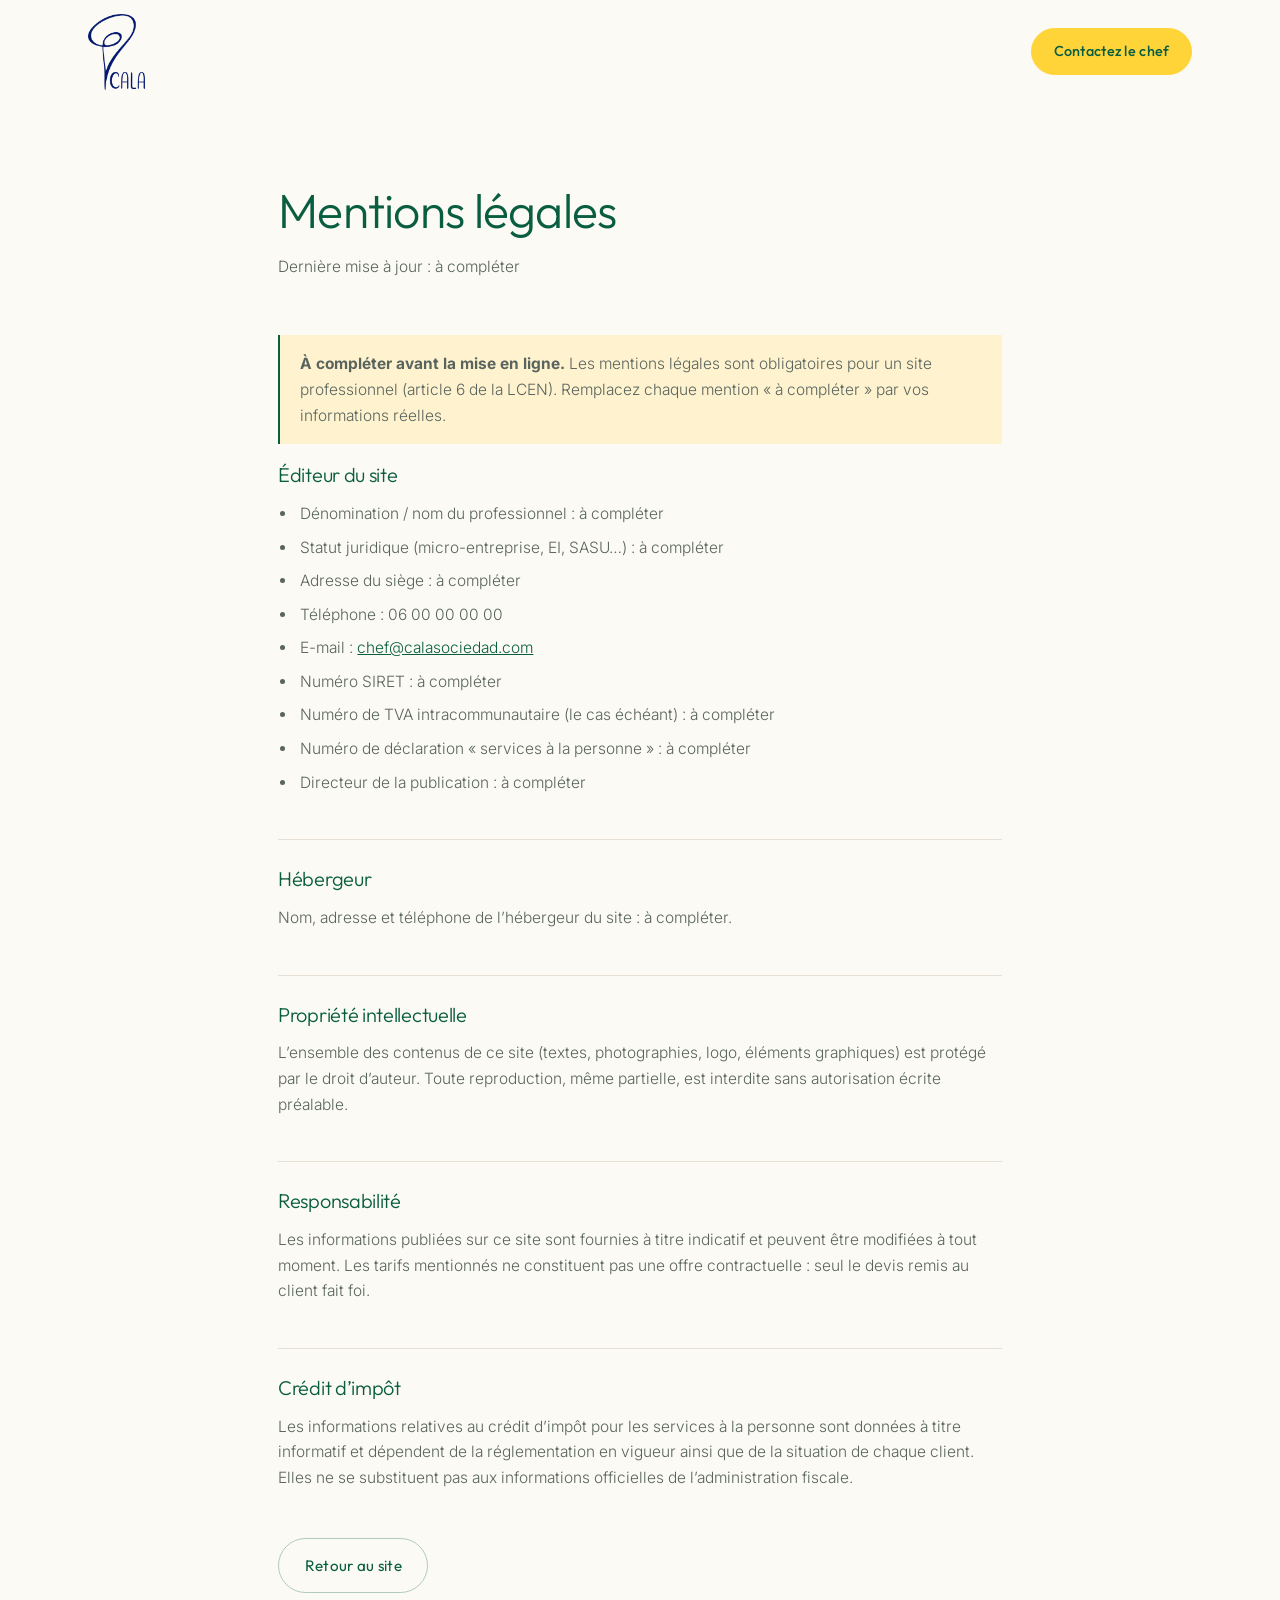
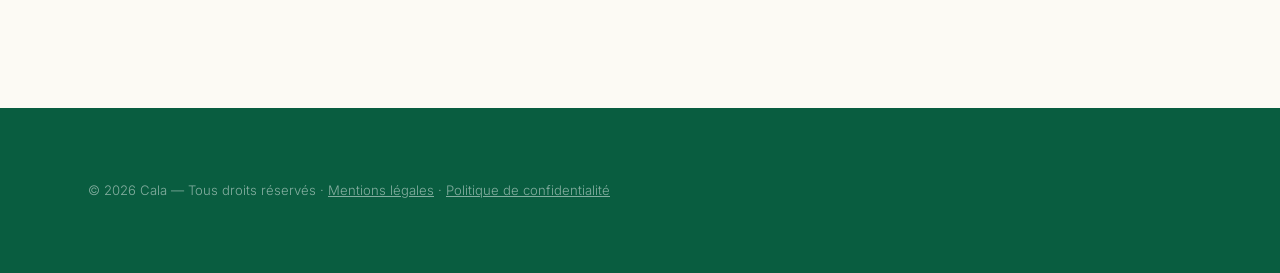
==== commit 429939ac: "Logo et favicon officiels, e-mail chef@calasociedad.com Le tracé SVG dessiné en attendant les fichie" ====
--- a/mentions-legales.html
+++ b/mentions-legales.html
@@ -7,7 +7,8 @@
 <meta name="description" content="Mentions légales du site Cala, chef à domicile et batch cooking à Paris et en banlieue sud.">
 <meta name="robots" content="noindex, follow">
 <meta name="theme-color" content="#095D40">
-<link rel="icon" href="assets/img/favicon.svg" type="image/svg+xml">
+<link rel="icon" href="assets/img/favicon-64.png" type="image/png" sizes="64x64">
+<link rel="apple-touch-icon" href="assets/img/apple-touch-icon.png">
 <link rel="preconnect" href="https://fonts.googleapis.com">
 <link rel="preconnect" href="https://fonts.gstatic.com" crossorigin>
 <link href="https://fonts.googleapis.com/css2?family=Outfit:wght@200;300;400;500;600&family=Inter:wght@300;400;500;600&display=swap" rel="stylesheet">
@@ -18,23 +19,10 @@
 
 <a class="skip-link" href="#main">Aller au contenu principal</a>
 
-<svg class="sprite" aria-hidden="true" focusable="false" width="0" height="0">
-  <symbol id="cala-mark" viewBox="0 0 240 320">
-    <g fill="none" stroke="currentColor" stroke-width="8" stroke-linecap="round" stroke-linejoin="round">
-      <path d="M100 106 C 46 98, 26 58, 60 32 C 96 5, 170 12, 189 48 C 202 73, 191 99, 169 117 C 152 168, 130 240, 119 304"/>
-      <path d="M99 110 C 94 165, 102 245, 119 304"/>
-      <path d="M100 106 C 86 86, 96 60, 120 55 C 145 50, 162 68, 152 88 C 143 105, 114 116, 100 106 Z"/>
-    </g>
-  </symbol>
-</svg>
-
 <header class="site-header is-stuck" id="header">
   <div class="container site-header__inner">
     <a class="brand" href="index.html" aria-label="Cala, accueil">
-      <span class="brand__mark" aria-hidden="true">
-        <svg viewBox="0 0 240 320" focusable="false"><use href="#cala-mark"/></svg>
-      </span>
-      <span class="brand__word">Cala</span>
+      <img class="brand__logo" src="assets/img/logo.png" alt="Cala" width="194" height="260">
     </a>
     <a class="btn btn--primary nav__cta" href="index.html#contact">Contactez le chef</a>
   </div>
@@ -54,7 +42,7 @@
       <li>Statut juridique (micro-entreprise, EI, SASU…) : à compléter</li>
       <li>Adresse du siège : à compléter</li>
       <li>Téléphone : 06 00 00 00 00</li>
-      <li>E-mail : <a href="mailto:contact@cala-chef.fr">contact@cala-chef.fr</a></li>
+      <li>E-mail : <a href="mailto:chef@calasociedad.com">chef@calasociedad.com</a></li>
       <li>Numéro SIRET : à compléter</li>
       <li>Numéro de TVA intracommunautaire (le cas échéant) : à compléter</li>
       <li>Numéro de déclaration « services à la personne » : à compléter</li>
--- a/assets/css/styles.css
+++ b/assets/css/styles.css
@@ -31,7 +31,7 @@
 
   --gutter: clamp(1.25rem, 4vw, 3rem);
   --section-y: clamp(4.5rem, 9vw, 8.5rem);
-  --header-h: 82px;
+  --header-h: 104px;
 }
 
 *, *::before, *::after { box-sizing: border-box; }
@@ -124,6 +124,7 @@
 /* ---------- Header ---------- */
 .site-header {
   position: fixed; inset: 0 0 auto 0; z-index: 100;
+  height: var(--header-h);
   background: rgba(252, 250, 244, 0);
   transition: background .4s ease, box-shadow .4s ease, border-color .4s ease;
   border-bottom: 1px solid transparent;
@@ -135,19 +136,11 @@
 }
 .site-header__inner {
   display: flex; align-items: center; justify-content: space-between;
-  gap: 1.5rem; height: var(--header-h);
-}
-
-.brand { display: inline-flex; align-items: center; gap: .7rem; text-decoration: none; color: var(--green); }
-.brand__mark { display: block; width: 22px; color: var(--green); }
-.brand__mark svg { width: 100%; height: auto; display: block; }
-.brand__mark--light { color: #fff; width: 30px; }
-.brand__word {
-  font-family: var(--font-display);
-  font-size: 1.35rem; font-weight: 300;
-  letter-spacing: .3em; text-transform: uppercase;
-  padding-left: .1em;
-}
+  gap: 1.5rem; height: 100%;
+}
+
+.brand { display: inline-flex; align-items: center; text-decoration: none; color: var(--green); }
+.brand__logo { display: block; height: 76px; width: auto; }
 
 .nav { display: flex; align-items: center; gap: 2.5rem; }
 .nav__list { display: flex; align-items: center; gap: 2rem; }
@@ -227,8 +220,7 @@
   box-shadow: var(--shadow); font-size: .92rem; color: var(--muted);
 }
 .hero__card strong { color: var(--green); font-weight: 500; display: block; }
-.hero__card-mark { display: block; width: 17px; color: var(--green); margin-bottom: .9rem; }
-.hero__card-mark svg { width: 100%; height: auto; }
+.hero__card-mark { display: block; height: 30px; width: auto; margin-bottom: .9rem; }
 
 /* ---------- Sections ---------- */
 .section { padding-block: var(--section-y); }
@@ -375,6 +367,8 @@
 .contact__label { font-size: .74rem; letter-spacing: .18em; text-transform: uppercase; color: var(--green-soft); font-family: var(--font-display); }
 .contact__info a { text-decoration: none; color: var(--ink); transition: color .3s ease; }
 .contact__info a:hover { color: var(--green); }
+.contact__wa { display: inline-flex; align-items: center; gap: .5rem; }
+.contact__wa-icon { width: 17px; height: 17px; flex: none; color: var(--green); }
 
 .form {
   background: #fff; border: 1px solid var(--line); border-radius: var(--radius-lg);
@@ -412,10 +406,10 @@
 .site-footer { background: var(--green); color: rgba(255,255,255,.72); padding-block: clamp(3rem, 6vw, 4.5rem); }
 .site-footer__inner { display: grid; gap: 2.5rem; }
 .site-footer__brand { margin-bottom: 0; }
-.site-footer__brand { display: flex; align-items: flex-start; gap: 1rem; }
-.site-footer__word {
-  font-family: var(--font-display); color: #fff; font-size: 1.3rem;
-  letter-spacing: .3em; text-transform: uppercase; margin-bottom: .5rem;
+.site-footer__brand { display: grid; gap: .9rem; justify-items: start; }
+.site-footer__logo {
+  display: block; height: 86px; width: auto;
+  filter: brightness(0) invert(1);   /* rend le tracé blanc sur le fond vert */
 }
 .site-footer__tag { font-size: .88rem; line-height: 1.6; }
 .site-footer__nav { display: grid; gap: .7rem; }
@@ -511,7 +505,8 @@
   position: absolute; inset: 0; display: grid; place-items: center;
   padding: 2rem; text-align: center; color: var(--green-soft); font-size: .92rem;
 }
-.zone__map iframe { position: relative; display: block; width: 100%; height: clamp(320px, 38vw, 430px); border: 0; }
+/* hauteur minimale calée pour que Massy et Palaiseau restent dans le cadre au zoom 11 */
+.zone__map iframe { position: relative; display: block; width: 100%; height: clamp(420px, 38vw, 460px); border: 0; }
 
 /* ---------- Bloc WhatsApp ---------- */
 .whatsapp {
@@ -522,18 +517,6 @@
 }
 .whatsapp__text { font-family: var(--font-display); font-size: 1.05rem; color: var(--green); max-width: 34ch; }
 .btn__icon { width: 18px; height: 18px; flex: none; }
-
-/* ---------- Réseaux sociaux ---------- */
-.socials { display: flex; gap: .75rem; margin-top: 2rem; }
-.socials a {
-  display: grid; place-items: center; width: 42px; height: 42px;
-  border: 1px solid var(--line); border-radius: 50%; color: var(--green);
-  transition: background .3s ease, color .3s ease, border-color .3s ease;
-}
-.socials svg { width: 19px; height: 19px; }
-.socials a:hover { background: var(--green); color: #fff; border-color: var(--green); }
-.socials--light a { border-color: rgba(255,255,255,.28); color: #fff; }
-.socials--light a:hover { background: var(--accent); color: var(--green); border-color: var(--accent); }
 
 /* ---------- Pied de page : colonnes ---------- */
 .site-footer__cols {
@@ -606,7 +589,7 @@
 }
 
 @media (max-width: 640px) {
-  :root { --header-h: 72px; }
+  :root { --header-h: 84px; }
   .cards--3, .steps { grid-template-columns: 1fr; }
   .badge-50 { width: 96px; height: 96px; }
   .form__row { grid-template-columns: 1fr; }
@@ -621,3 +604,9 @@
 
 .sprite { position: absolute; width: 0; height: 0; overflow: hidden; }
 
+
+/* ---------- Logo en petit écran ---------- */
+@media (max-width: 640px) {
+  .brand__logo { height: 58px; }
+  .site-footer__logo { height: 72px; }
+}
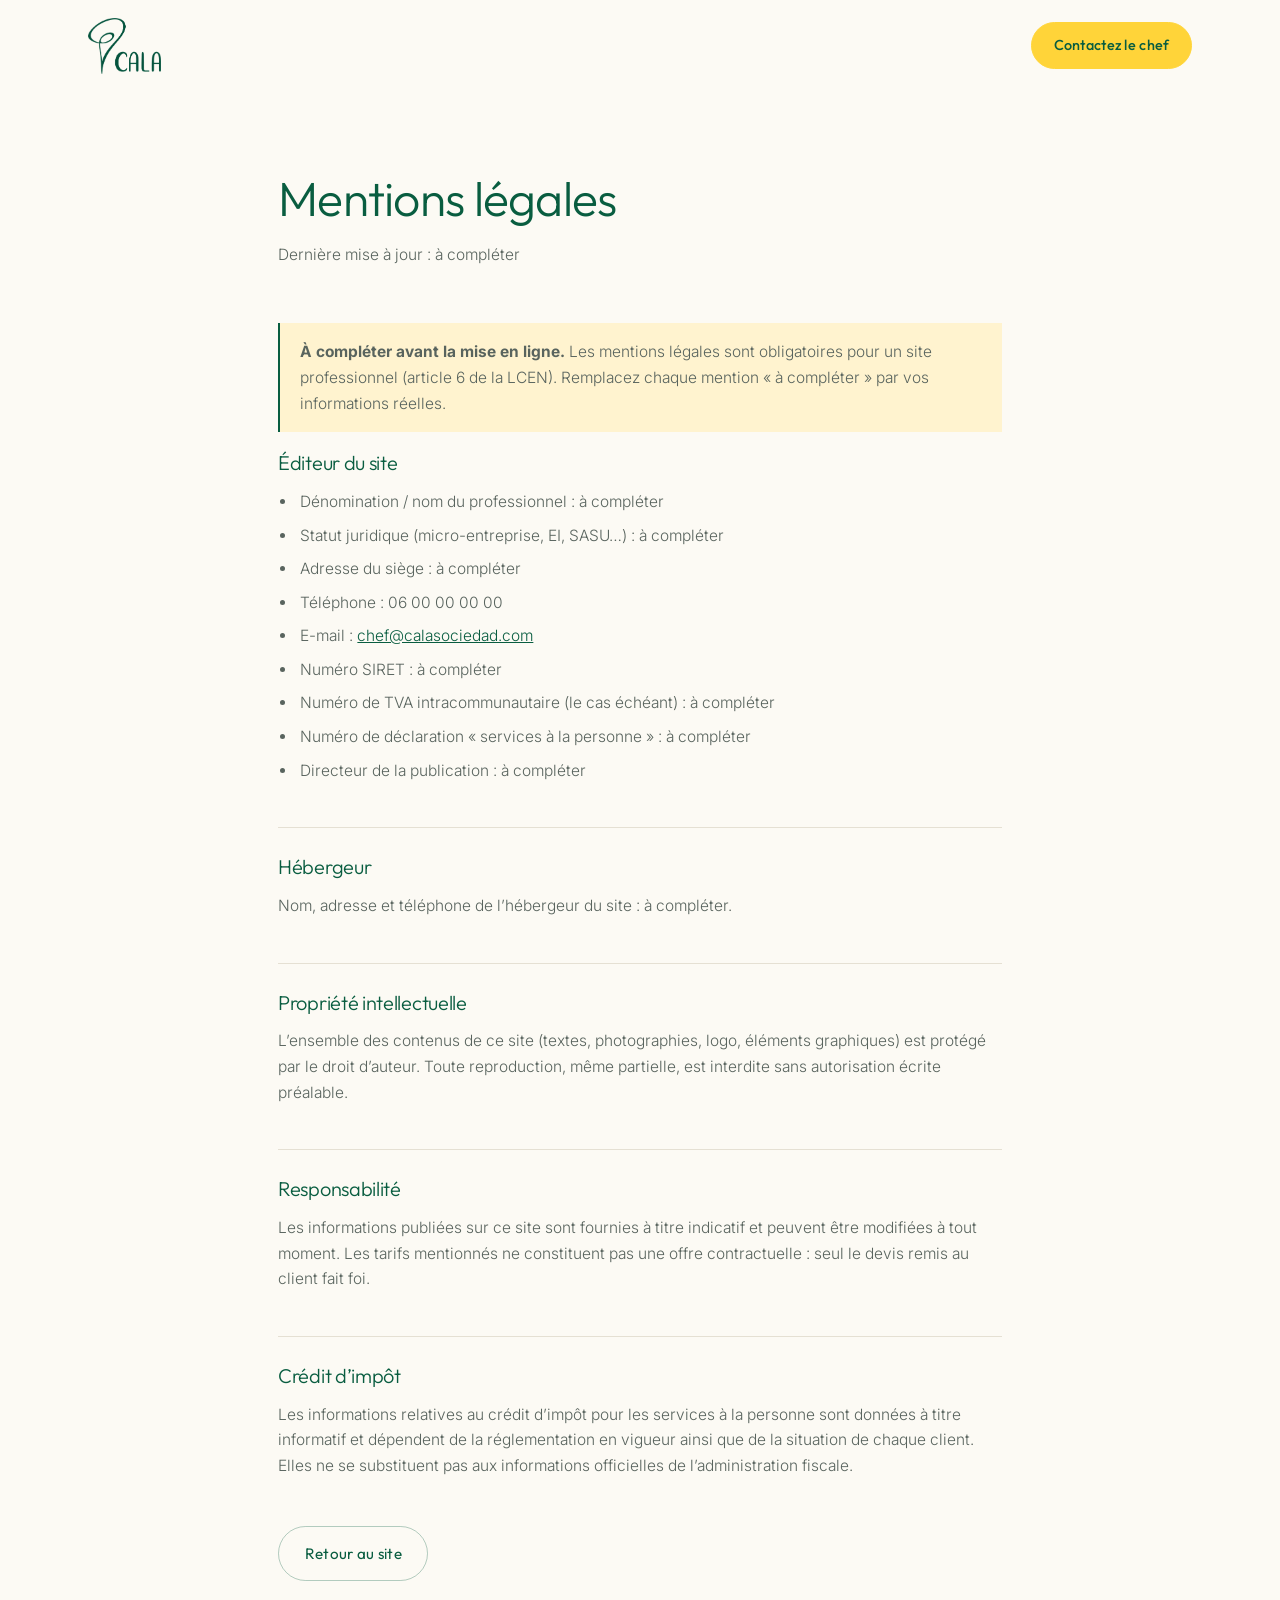
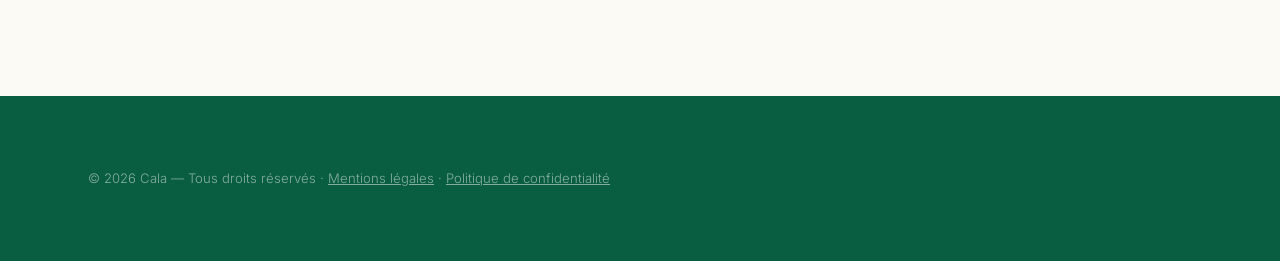
==== commit 6fd07f1e: "Régénère les dérivés depuis les nouveaux masters de logo Les masters mis à jour sont verts (#02533C," ====
--- a/mentions-legales.html
+++ b/mentions-legales.html
@@ -22,7 +22,7 @@
 <header class="site-header is-stuck" id="header">
   <div class="container site-header__inner">
     <a class="brand" href="index.html" aria-label="Cala, accueil">
-      <img class="brand__logo" src="assets/img/logo.png" alt="Cala" width="194" height="260">
+      <img class="brand__logo" src="assets/img/logo.png" alt="Cala" width="219" height="168">
     </a>
     <a class="btn btn--primary nav__cta" href="index.html#contact">Contactez le chef</a>
   </div>
--- a/assets/css/styles.css
+++ b/assets/css/styles.css
@@ -31,7 +31,7 @@
 
   --gutter: clamp(1.25rem, 4vw, 3rem);
   --section-y: clamp(4.5rem, 9vw, 8.5rem);
-  --header-h: 104px;
+  --header-h: 92px;
 }
 
 *, *::before, *::after { box-sizing: border-box; }
@@ -140,7 +140,7 @@
 }
 
 .brand { display: inline-flex; align-items: center; text-decoration: none; color: var(--green); }
-.brand__logo { display: block; height: 76px; width: auto; }
+.brand__logo { display: block; height: 56px; width: auto; }
 
 .nav { display: flex; align-items: center; gap: 2.5rem; }
 .nav__list { display: flex; align-items: center; gap: 2rem; }
@@ -408,7 +408,7 @@
 .site-footer__brand { margin-bottom: 0; }
 .site-footer__brand { display: grid; gap: .9rem; justify-items: start; }
 .site-footer__logo {
-  display: block; height: 86px; width: auto;
+  display: block; height: 68px; width: auto;
   filter: brightness(0) invert(1);   /* rend le tracé blanc sur le fond vert */
 }
 .site-footer__tag { font-size: .88rem; line-height: 1.6; }
@@ -589,7 +589,7 @@
 }
 
 @media (max-width: 640px) {
-  :root { --header-h: 84px; }
+  :root { --header-h: 74px; }
   .cards--3, .steps { grid-template-columns: 1fr; }
   .badge-50 { width: 96px; height: 96px; }
   .form__row { grid-template-columns: 1fr; }
@@ -607,6 +607,6 @@
 
 /* ---------- Logo en petit écran ---------- */
 @media (max-width: 640px) {
-  .brand__logo { height: 58px; }
-  .site-footer__logo { height: 72px; }
-}
+  .brand__logo { height: 44px; }
+  .site-footer__logo { height: 56px; }
+}
